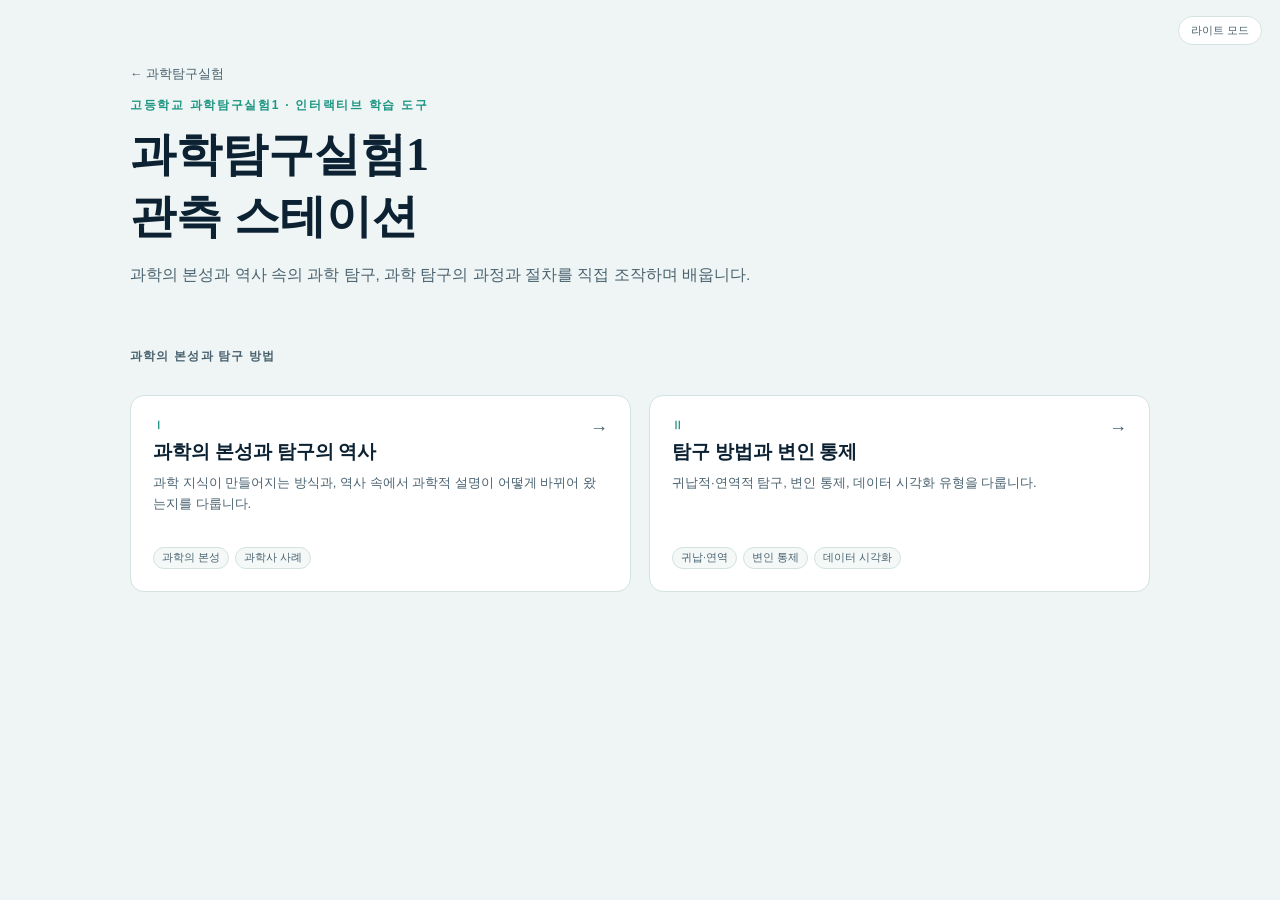
==== index.html @ db2dfc51 "Add science-inquiry-1 interactive learning site" ====
<!DOCTYPE html>
<html lang="ko">
<head>
<meta charset="utf-8">
<meta name="viewport" content="width=device-width, initial-scale=1">
<title>과학탐구실험1 — 관측 스테이션</title>
<link rel="stylesheet" href="assets/theme.css">
<style>
  body { display: block; }
  .hero { padding: 64px 30px 30px; max-width: 1080px; margin: 0 auto; }
  .hero .eyebrow { font-size: 12px; letter-spacing: .14em; text-transform: uppercase; color: var(--teal); font-weight: 700; }
  .hero h1 { font-size: clamp(30px, 5vw, 46px); margin: 10px 0 14px; text-wrap: balance; }
  .hero p { color: var(--mist); font-size: 15.5px; line-height: 1.7; max-width: 640px; margin: 0; }
  .hero a.back { color: var(--mist); font-size: 12.5px; text-decoration: none; }
  .hero a.back:hover { color: var(--teal); }
  .grid { max-width: 1080px; margin: 30px auto 80px; padding: 0 30px; display: grid; grid-template-columns: repeat(auto-fit, minmax(280px, 1fr)); gap: 18px; }
  .unit-card { display: block; background: var(--panel); border: 1px solid var(--line); border-radius: 14px; padding: 22px; text-decoration: none; color: inherit; transition: border-color .15s, transform .15s; position: relative; overflow: hidden; }
  .unit-card:hover { border-color: var(--teal-dim); transform: translateY(-2px); }
  .unit-card .chapter { font-size: 11px; letter-spacing: .08em; text-transform: uppercase; color: var(--teal); font-weight: 700; margin-bottom: 6px; }
  .unit-card h3 { font-size: 19px; margin: 0 0 8px; }
  .unit-card p { color: var(--mist); font-size: 13px; line-height: 1.6; margin: 0 0 14px; min-height: 60px; }
  .unit-card .topics { display: flex; flex-wrap: wrap; gap: 6px; }
  .unit-card .topics span { font-size: 10.5px; padding: 3px 8px; border-radius: 999px; background: var(--panel-2); border: 1px solid var(--line); color: var(--mist); }
  .unit-card .go { position: absolute; top: 22px; right: 22px; color: var(--mist); font-size: 18px; }
  .part-label { max-width: 1080px; margin: 0 auto; padding: 30px 30px 0; font-size: 12px; letter-spacing: .1em; text-transform: uppercase; color: var(--mist); font-weight: 700; }
</style>
</head>
<body>

<div class="hero">
  <a class="back" href="https://wmfsljy-coder.github.io/science-inquiry/">← 과학탐구실험</a>
  <div class="eyebrow" style="margin-top:14px">고등학교 과학탐구실험1 · 인터랙티브 학습 도구</div>
  <h1 class="display">과학탐구실험1<br>관측 스테이션</h1>
  <p>과학의 본성과 역사 속의 과학 탐구, 과학 탐구의 과정과 절차를 직접 조작하며 배웁니다.</p>
</div>

<div class="part-label">과학의 본성과 탐구 방법</div>
<div class="grid">
  <a class="unit-card" href="1-1/">
    <div class="chapter">Ⅰ</div>
    <h3 class="display">과학의 본성과 탐구의 역사</h3>
    <p>과학 지식이 만들어지는 방식과, 역사 속에서 과학적 설명이 어떻게 바뀌어 왔는지를 다룹니다.</p>
    <div class="topics"><span>과학의 본성</span><span>과학사 사례</span></div>
    <div class="go">→</div>
  </a>
  <a class="unit-card" href="1-2/">
    <div class="chapter">Ⅱ</div>
    <h3 class="display">탐구 방법과 변인 통제</h3>
    <p>귀납적·연역적 탐구, 변인 통제, 데이터 시각화 유형을 다룹니다.</p>
    <div class="topics"><span>귀납·연역</span><span>변인 통제</span><span>데이터 시각화</span></div>
    <div class="go">→</div>
  </a>
</div>

<button class="theme-toggle" id="themeToggle">라이트 모드</button>
<script src="assets/theme.js"></script>
</body>
</html>
---- assets/theme.css ----
:root {
  --abyss: #061621;
  --panel: #0c2438;
  --panel-2: #102c44;
  --rail: #081b2b;
  --foam: #eaf3f2;
  --mist: #a9c3ca;
  --teal: #3fc9b0;
  --teal-dim: #2a8f7c;
  --coral: #f2965c;
  --cold: #6fa8e0;
  --violet: #b79cf0;
  --line: #1c3c52;
  --ink: #eaf3f2;
}
:root[data-theme="light"] {
  --abyss: #eef5f4;
  --panel: #ffffff;
  --panel-2: #f4f9f8;
  --rail: #e2edec;
  --foam: #0c2233;
  --mist: #4a6270;
  --teal: #1f9683;
  --teal-dim: #17765f;
  --coral: #d97a3f;
  --cold: #3a72b8;
  --violet: #7c5cc4;
  --line: #d3e2e0;
  --ink: #0c2233;
}
@media (prefers-color-scheme: light) {
  :root:not([data-theme="dark"]) {
    --abyss: #eef5f4; --panel: #ffffff; --panel-2: #f4f9f8; --rail: #e2edec;
    --foam: #0c2233; --mist: #4a6270; --teal: #1f9683; --teal-dim: #17765f;
    --coral: #d97a3f; --cold: #3a72b8; --violet: #7c5cc4; --line: #d3e2e0; --ink: #0c2233;
  }
}
* { box-sizing: border-box; }
html, body { height: 100%; }
body {
  margin: 0;
  background: var(--abyss);
  color: var(--ink);
  font-family: "Segoe UI", -apple-system, BlinkMacSystemFont, "Malgun Gothic", "Apple SD Gothic Neo", sans-serif;
  min-height: 100vh;
  overflow-x: hidden;
}
.display { font-family: Georgia, "Noto Serif KR", "Batang", serif; }
.mono { font-family: "Consolas", ui-monospace, "SFMono-Regular", Menlo, monospace; font-variant-numeric: tabular-nums; }

.app { display: grid; grid-template-columns: minmax(180px, 220px) 1fr; min-height: 100vh; }
@media (max-width: 760px) {
  .app { grid-template-columns: 1fr; }
  .rail { flex-direction: row !important; overflow-x: auto; height: auto !important; position: static !important; }
}

.rail {
  background: var(--rail);
  border-right: 1px solid var(--line);
  display: flex; flex-direction: column;
  padding: 20px 10px; gap: 4px;
  height: 100vh; position: sticky; top: 0;
}
.brand { padding: 6px 10px 18px; border-bottom: 1px solid var(--line); margin-bottom: 10px; }
.brand a.home { color: var(--mist); font-size: 11px; text-decoration: none; }
.brand a.home:hover { color: var(--teal); }
.brand .eyebrow { font-size: 10px; letter-spacing: .14em; text-transform: uppercase; color: var(--teal); font-weight: 600; }
.brand h1 { font-size: 18px; margin: 4px 0 0; line-height: 1.25; }
.tab-btn {
  display: flex; align-items: center; gap: 10px;
  background: transparent; border: 1px solid transparent; color: var(--mist);
  text-align: left; padding: 10px; border-radius: 8px; cursor: pointer;
  font-size: 13.5px; font-weight: 500; transition: background .15s,color .15s,border-color .15s;
}
.tab-btn .num { font-family: ui-monospace, Consolas, monospace; font-size: 11px; color: var(--mist); opacity: .6; width: 16px; }
.tab-btn:hover { background: var(--panel-2); color: var(--foam); }
.tab-btn.active { background: linear-gradient(90deg, rgba(63,201,176,.16), rgba(63,201,176,.03)); border-color: var(--teal-dim); color: var(--foam); }
.tab-btn.active .num { color: var(--teal); opacity: 1; }

main { padding: 26px 30px 60px; max-width: 980px; }
.stage-head { margin-bottom: 16px; }
.stage-head .eyebrow { font-size: 11px; letter-spacing: .12em; text-transform: uppercase; color: var(--teal); font-weight: 700; }
.stage-head h2 { font-size: 26px; margin: 4px 0 8px; text-wrap: balance; }
.stage-head p { color: var(--mist); font-size: 14.5px; line-height: 1.65; max-width: 640px; margin: 0; }

.stage-card { background: var(--panel); border: 1px solid var(--line); border-radius: 14px; overflow: hidden; margin-top: 18px; box-shadow: 0 8px 30px rgba(0,0,0,.18); }
.canvas-wrap { position: relative; background: var(--panel-2); border-bottom: 1px solid var(--line); }
canvas { display: block; width: 100%; height: auto; touch-action: none; }
.badge-row { position: absolute; top: 12px; left: 12px; display: flex; gap: 6px; flex-wrap: wrap; }
.badge { font-size: 11px; padding: 4px 9px; border-radius: 999px; background: rgba(6,22,33,.6); color: var(--foam); border: 1px solid var(--line); backdrop-filter: blur(3px); }
:root[data-theme="light"] .badge { background: rgba(255,255,255,.8); }

.controls { padding: 16px 20px 20px; display: flex; flex-wrap: wrap; gap: 22px; }
.ctrl-group { display: flex; flex-direction: column; gap: 8px; min-width: 170px; flex: 1; }
.ctrl-label { font-size: 11px; letter-spacing: .06em; text-transform: uppercase; color: var(--mist); font-weight: 700; display: flex; justify-content: space-between; }
.ctrl-label .val { color: var(--teal); }
input[type="range"] { -webkit-appearance: none; width: 100%; height: 4px; border-radius: 3px; background: var(--line); outline: none; }
input[type="range"]::-webkit-slider-thumb { -webkit-appearance: none; width: 16px; height: 16px; border-radius: 50%; background: var(--teal); border: 2px solid var(--panel); box-shadow: 0 0 0 1px var(--teal-dim); cursor: pointer; }
input[type="range"]::-moz-range-thumb { width: 16px; height: 16px; border-radius: 50%; background: var(--teal); border: 2px solid var(--panel); cursor: pointer; }
.toggle-row { display: flex; gap: 8px; flex-wrap: wrap; }
.chip { border: 1px solid var(--line); background: var(--panel-2); color: var(--mist); padding: 7px 13px; border-radius: 999px; font-size: 12.5px; font-weight: 600; cursor: pointer; transition: all .15s; }
.chip.on { background: var(--teal); border-color: var(--teal); color: #04231d; }
.chip.warm.on { background: var(--coral); border-color: var(--coral); color: #331700; }
.chip.cold.on { background: var(--cold); border-color: var(--cold); color: #04182f; }
.chip.violet.on { background: var(--violet); border-color: var(--violet); color: #1c1033; }
.chip:focus-visible, .tab-btn:focus-visible, button:focus-visible { outline: 2px solid var(--teal); outline-offset: 2px; }
.seg { display: flex; border: 1px solid var(--line); border-radius: 999px; overflow: hidden; width: fit-content; flex-wrap: wrap; }
.seg button { border: none; background: var(--panel-2); color: var(--mist); padding: 7px 14px; font-size: 12.5px; font-weight: 600; cursor: pointer; }
.seg button.on { background: var(--teal); color: #04231d; }

.readout { display: flex; align-items: center; gap: 10px; background: var(--panel-2); border: 1px solid var(--line); border-radius: 10px; padding: 10px 14px; }
.readout .dot { width: 10px; height: 10px; border-radius: 50%; flex: none; }
.readout .txt { font-size: 12.5px; color: var(--foam); line-height: 1.5; }
.readout .txt b { color: var(--teal); }

.info-card { margin: 0 20px 20px; padding: 14px 16px; border-radius: 10px; background: var(--panel-2); border: 1px solid var(--line); font-size: 13px; line-height: 1.7; color: var(--mist); min-height: 22px; }
.info-card b { color: var(--foam); }
.info-card .tag { display: inline-block; font-size: 10.5px; font-weight: 700; letter-spacing: .05em; padding: 2px 8px; border-radius: 999px; margin-right: 8px; }

.foot-note { color: var(--mist); font-size: 11.5px; padding: 0 20px 18px; opacity: .75; }
.theme-toggle { position: fixed; top: 16px; right: 18px; background: var(--panel); border: 1px solid var(--line); color: var(--mist); border-radius: 999px; padding: 6px 12px; font-size: 11px; cursor: pointer; z-index: 10; }

@media (prefers-reduced-motion: reduce) { * { animation-duration: .001ms !important; transition-duration: .001ms !important; } }
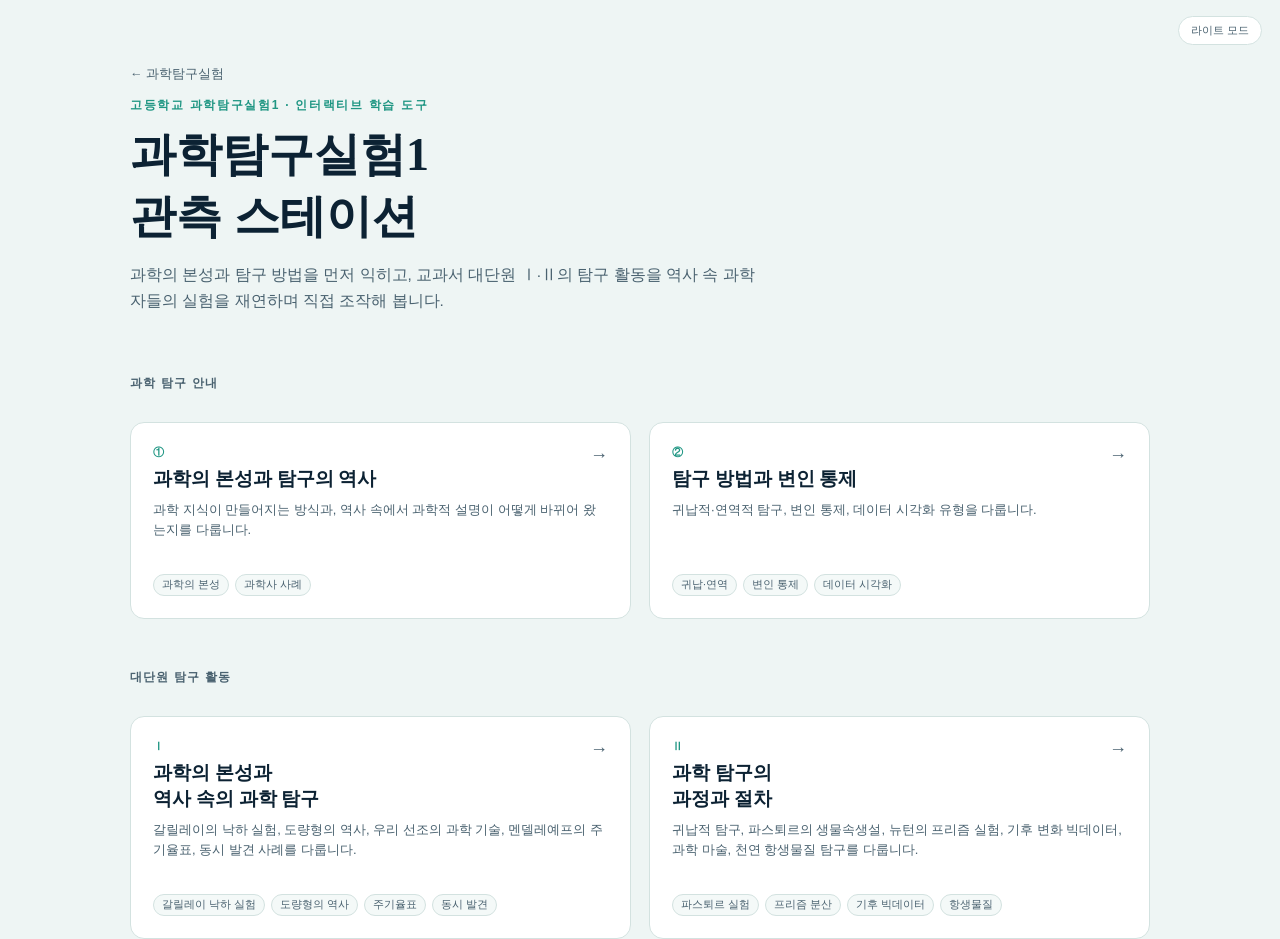
==== commit be22b1f6: "대단원 Ⅰ·Ⅱ 탐구 활동 추가 (1-3, 1-4) 및 디자인 시스템 확장 - 1-3: 과학의 본성과 역사 속의 과학 탐구 (갈릴레이 낙하실험, 도량형의 역사, 우리 선조 과학기술," ====
--- a/index.html
+++ b/index.html
@@ -13,7 +13,7 @@
   .hero p { color: var(--mist); font-size: 15.5px; line-height: 1.7; max-width: 640px; margin: 0; }
   .hero a.back { color: var(--mist); font-size: 12.5px; text-decoration: none; }
   .hero a.back:hover { color: var(--teal); }
-  .grid { max-width: 1080px; margin: 30px auto 80px; padding: 0 30px; display: grid; grid-template-columns: repeat(auto-fit, minmax(280px, 1fr)); gap: 18px; }
+  .grid { max-width: 1080px; margin: 30px auto 20px; padding: 0 30px; display: grid; grid-template-columns: repeat(auto-fit, minmax(280px, 1fr)); gap: 18px; }
   .unit-card { display: block; background: var(--panel); border: 1px solid var(--line); border-radius: 14px; padding: 22px; text-decoration: none; color: inherit; transition: border-color .15s, transform .15s; position: relative; overflow: hidden; }
   .unit-card:hover { border-color: var(--teal-dim); transform: translateY(-2px); }
   .unit-card .chapter { font-size: 11px; letter-spacing: .08em; text-transform: uppercase; color: var(--teal); font-weight: 700; margin-bottom: 6px; }
@@ -31,23 +31,41 @@
   <a class="back" href="https://wmfsljy-coder.github.io/science-inquiry/">← 과학탐구실험</a>
   <div class="eyebrow" style="margin-top:14px">고등학교 과학탐구실험1 · 인터랙티브 학습 도구</div>
   <h1 class="display">과학탐구실험1<br>관측 스테이션</h1>
-  <p>과학의 본성과 역사 속의 과학 탐구, 과학 탐구의 과정과 절차를 직접 조작하며 배웁니다.</p>
+  <p>과학의 본성과 탐구 방법을 먼저 익히고, 교과서 대단원 Ⅰ·Ⅱ의 탐구 활동을 역사 속 과학자들의 실험을 재연하며 직접 조작해 봅니다.</p>
 </div>
 
-<div class="part-label">과학의 본성과 탐구 방법</div>
+<div class="part-label">과학 탐구 안내</div>
 <div class="grid">
   <a class="unit-card" href="1-1/">
-    <div class="chapter">Ⅰ</div>
+    <div class="chapter">①</div>
     <h3 class="display">과학의 본성과 탐구의 역사</h3>
     <p>과학 지식이 만들어지는 방식과, 역사 속에서 과학적 설명이 어떻게 바뀌어 왔는지를 다룹니다.</p>
     <div class="topics"><span>과학의 본성</span><span>과학사 사례</span></div>
     <div class="go">→</div>
   </a>
   <a class="unit-card" href="1-2/">
-    <div class="chapter">Ⅱ</div>
+    <div class="chapter">②</div>
     <h3 class="display">탐구 방법과 변인 통제</h3>
     <p>귀납적·연역적 탐구, 변인 통제, 데이터 시각화 유형을 다룹니다.</p>
     <div class="topics"><span>귀납·연역</span><span>변인 통제</span><span>데이터 시각화</span></div>
+    <div class="go">→</div>
+  </a>
+</div>
+
+<div class="part-label">대단원 탐구 활동</div>
+<div class="grid">
+  <a class="unit-card" href="1-3/">
+    <div class="chapter">Ⅰ</div>
+    <h3 class="display">과학의 본성과<br>역사 속의 과학 탐구</h3>
+    <p>갈릴레이의 낙하 실험, 도량형의 역사, 우리 선조의 과학 기술, 멘델레예프의 주기율표, 동시 발견 사례를 다룹니다.</p>
+    <div class="topics"><span>갈릴레이 낙하 실험</span><span>도량형의 역사</span><span>주기율표</span><span>동시 발견</span></div>
+    <div class="go">→</div>
+  </a>
+  <a class="unit-card" href="1-4/">
+    <div class="chapter">Ⅱ</div>
+    <h3 class="display">과학 탐구의<br>과정과 절차</h3>
+    <p>귀납적 탐구, 파스퇴르의 생물속생설, 뉴턴의 프리즘 실험, 기후 변화 빅데이터, 과학 마술, 천연 항생물질 탐구를 다룹니다.</p>
+    <div class="topics"><span>파스퇴르 실험</span><span>프리즘 분산</span><span>기후 빅데이터</span><span>항생물질</span></div>
     <div class="go">→</div>
   </a>
 </div>
--- a/assets/theme.css
+++ b/assets/theme.css
@@ -121,3 +121,37 @@
 .theme-toggle { position: fixed; top: 16px; right: 18px; background: var(--panel); border: 1px solid var(--line); color: var(--mist); border-radius: 999px; padding: 6px 12px; font-size: 11px; cursor: pointer; z-index: 10; }
 
 @media (prefers-reduced-motion: reduce) { * { animation-duration: .001ms !important; transition-duration: .001ms !important; } }
+
+/* ---- extra components for science-inquiry-experiment ---- */
+.btn { border: 1px solid var(--line); background: var(--panel-2); color: var(--foam); padding: 9px 16px; border-radius: 9px; font-size: 13px; font-weight: 700; cursor: pointer; transition: all .15s; }
+.btn:hover { border-color: var(--teal-dim); }
+.btn.primary { background: var(--teal); border-color: var(--teal); color: #04231d; }
+.btn.primary:hover { background: var(--teal-dim); border-color: var(--teal-dim); color: var(--foam); }
+.btn:disabled { opacity: .45; cursor: not-allowed; }
+.btn-row { display: flex; gap: 10px; flex-wrap: wrap; align-items: center; }
+
+.card-grid { display: grid; grid-template-columns: repeat(auto-fill, minmax(150px, 1fr)); gap: 12px; padding: 4px 20px 0; }
+.pick-card { background: var(--panel-2); border: 1px solid var(--line); border-radius: 12px; padding: 14px; cursor: pointer; text-align: left; transition: all .15s; color: var(--ink); font-family: inherit; }
+.pick-card:hover { border-color: var(--teal-dim); transform: translateY(-1px); }
+.pick-card.on { border-color: var(--teal); background: linear-gradient(160deg, rgba(63,201,176,.14), var(--panel-2)); }
+.pick-card .ico { font-size: 22px; margin-bottom: 6px; display: block; }
+.pick-card .t { font-size: 13.5px; font-weight: 700; margin-bottom: 3px; }
+.pick-card .d { font-size: 11.5px; color: var(--mist); line-height: 1.5; }
+
+.detail-panel { margin: 16px 20px 20px; padding: 16px 18px; border-radius: 12px; background: var(--panel-2); border: 1px solid var(--line); font-size: 13.5px; line-height: 1.75; color: var(--mist); }
+.detail-panel h4 { margin: 0 0 8px; color: var(--foam); font-size: 15px; }
+.detail-panel .hint { color: var(--mist); font-size: 12.5px; font-style: italic; }
+
+.timeline-wrap { padding: 10px 20px 4px; }
+.timeline-track { position: relative; height: 6px; border-radius: 3px; background: var(--line); margin: 30px 4px 14px; }
+.timeline-fill { position: absolute; top: 0; left: 0; height: 100%; border-radius: 3px; background: linear-gradient(90deg, var(--teal-dim), var(--teal)); }
+.timeline-ticks { display: flex; justify-content: space-between; padding: 0 2px; }
+.timeline-ticks span { font-size: 10.5px; color: var(--mist); }
+
+.stat-row { display: flex; gap: 14px; flex-wrap: wrap; padding: 0 20px 16px; }
+.stat-box { flex: 1; min-width: 120px; background: var(--panel-2); border: 1px solid var(--line); border-radius: 10px; padding: 12px 14px; }
+.stat-box .lbl { font-size: 10.5px; text-transform: uppercase; letter-spacing: .06em; color: var(--mist); font-weight: 700; }
+.stat-box .num { font-size: 20px; color: var(--teal); font-weight: 700; margin-top: 2px; }
+
+.legend-row { display: flex; gap: 14px; flex-wrap: wrap; padding: 2px 20px 14px; font-size: 12px; color: var(--mist); }
+.legend-row .sw { display: inline-block; width: 10px; height: 10px; border-radius: 3px; margin-right: 5px; vertical-align: -1px; }
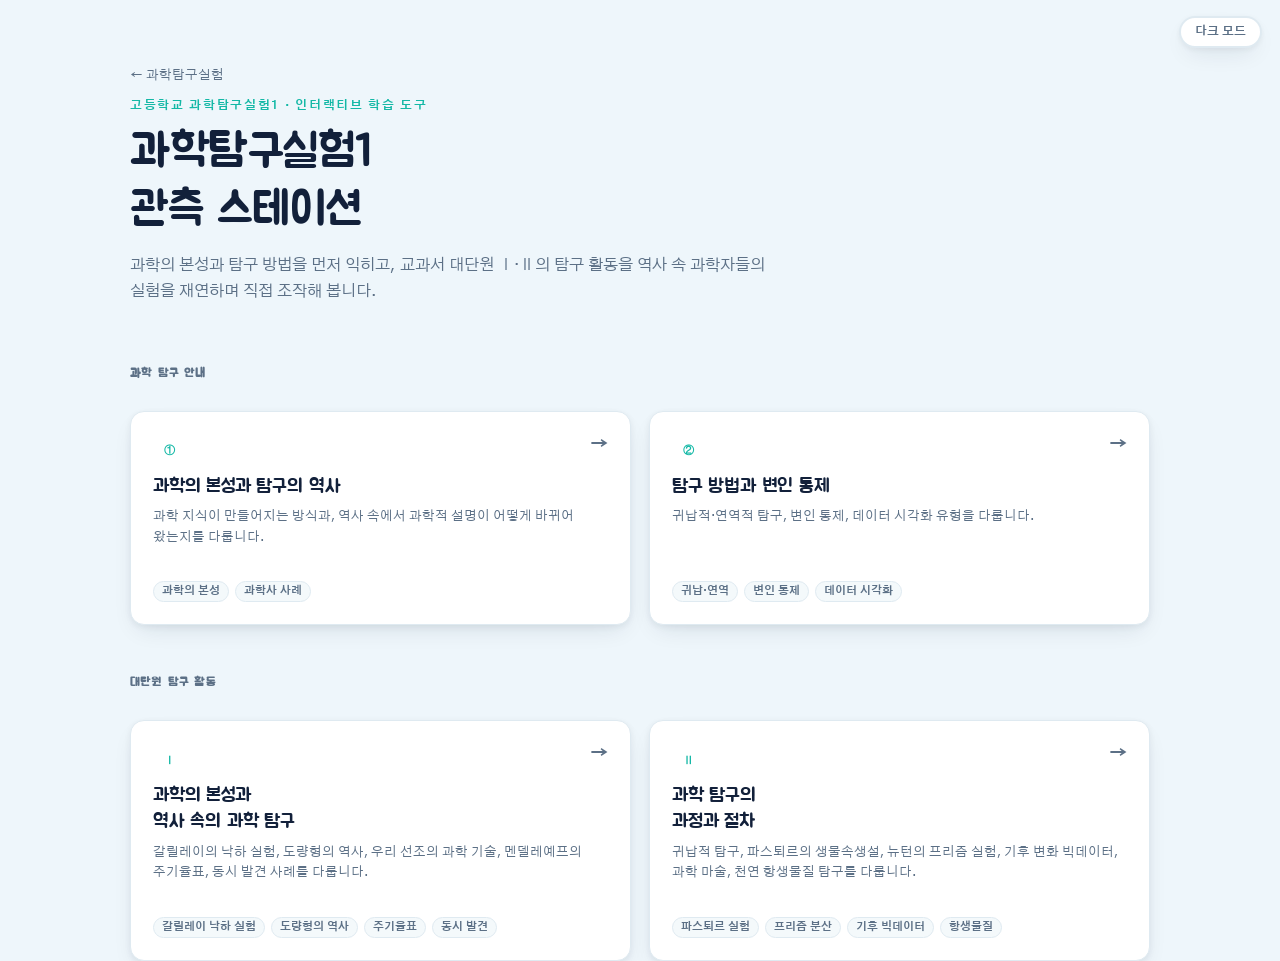
==== commit 85560e38: "feat: 학생 화면을 과목 안으로 한정(허브 링크는 교사 기기에서만), 모바일 테마 버튼 수정, 우리 반 공유 부품 Co-Authored-By: Claude Fable 5.1 <" ====
--- a/index.html
+++ b/index.html
@@ -1,76 +1,76 @@
-<!DOCTYPE html>
-<html lang="ko">
-<head>
-<meta charset="utf-8">
-<meta name="viewport" content="width=device-width, initial-scale=1">
-<title>과학탐구실험1 — 관측 스테이션</title>
-<link rel="stylesheet" href="assets/theme.css">
-<style>
-  body { display: block; }
-  .hero { padding: 64px 30px 30px; max-width: 1080px; margin: 0 auto; }
-  .hero .eyebrow { font-size: 12px; letter-spacing: .14em; text-transform: uppercase; color: var(--teal); font-weight: 700; }
-  .hero h1 { font-size: clamp(30px, 5vw, 46px); margin: 10px 0 14px; text-wrap: balance; }
-  .hero p { color: var(--mist); font-size: 15.5px; line-height: 1.7; max-width: 640px; margin: 0; }
-  .hero a.back { color: var(--mist); font-size: 12.5px; text-decoration: none; }
-  .hero a.back:hover { color: var(--teal); }
-  .grid { max-width: 1080px; margin: 30px auto 20px; padding: 0 30px; display: grid; grid-template-columns: repeat(auto-fit, minmax(280px, 1fr)); gap: 18px; }
-  .unit-card { display: block; background: var(--panel); border: 1px solid var(--line); border-radius: 14px; padding: 22px; text-decoration: none; color: inherit; transition: border-color .15s, transform .15s; position: relative; overflow: hidden; }
-  .unit-card:hover { border-color: var(--teal-dim); transform: translateY(-2px); }
-  .unit-card .chapter { font-size: 11px; letter-spacing: .08em; text-transform: uppercase; color: var(--teal); font-weight: 700; margin-bottom: 6px; }
-  .unit-card h3 { font-size: 19px; margin: 0 0 8px; }
-  .unit-card p { color: var(--mist); font-size: 13px; line-height: 1.6; margin: 0 0 14px; min-height: 60px; }
-  .unit-card .topics { display: flex; flex-wrap: wrap; gap: 6px; }
-  .unit-card .topics span { font-size: 10.5px; padding: 3px 8px; border-radius: 999px; background: var(--panel-2); border: 1px solid var(--line); color: var(--mist); }
-  .unit-card .go { position: absolute; top: 22px; right: 22px; color: var(--mist); font-size: 18px; }
-  .part-label { max-width: 1080px; margin: 0 auto; padding: 30px 30px 0; font-size: 12px; letter-spacing: .1em; text-transform: uppercase; color: var(--mist); font-weight: 700; }
-</style>
-</head>
-<body>
-
-<div class="hero">
-  <a class="back" href="https://wmfsljy-coder.github.io/science-inquiry/">← 과학탐구실험</a>
-  <div class="eyebrow" style="margin-top:14px">고등학교 과학탐구실험1 · 인터랙티브 학습 도구</div>
-  <h1 class="display">과학탐구실험1<br>관측 스테이션</h1>
-  <p>과학의 본성과 탐구 방법을 먼저 익히고, 교과서 대단원 Ⅰ·Ⅱ의 탐구 활동을 역사 속 과학자들의 실험을 재연하며 직접 조작해 봅니다.</p>
-</div>
-
-<div class="part-label">과학 탐구 안내</div>
-<div class="grid">
-  <a class="unit-card" href="1-1/">
-    <div class="chapter">①</div>
-    <h3 class="display">과학의 본성과 탐구의 역사</h3>
-    <p>과학 지식이 만들어지는 방식과, 역사 속에서 과학적 설명이 어떻게 바뀌어 왔는지를 다룹니다.</p>
-    <div class="topics"><span>과학의 본성</span><span>과학사 사례</span></div>
-    <div class="go">→</div>
-  </a>
-  <a class="unit-card" href="1-2/">
-    <div class="chapter">②</div>
-    <h3 class="display">탐구 방법과 변인 통제</h3>
-    <p>귀납적·연역적 탐구, 변인 통제, 데이터 시각화 유형을 다룹니다.</p>
-    <div class="topics"><span>귀납·연역</span><span>변인 통제</span><span>데이터 시각화</span></div>
-    <div class="go">→</div>
-  </a>
-</div>
-
-<div class="part-label">대단원 탐구 활동</div>
-<div class="grid">
-  <a class="unit-card" href="1-3/">
-    <div class="chapter">Ⅰ</div>
-    <h3 class="display">과학의 본성과<br>역사 속의 과학 탐구</h3>
-    <p>갈릴레이의 낙하 실험, 도량형의 역사, 우리 선조의 과학 기술, 멘델레예프의 주기율표, 동시 발견 사례를 다룹니다.</p>
-    <div class="topics"><span>갈릴레이 낙하 실험</span><span>도량형의 역사</span><span>주기율표</span><span>동시 발견</span></div>
-    <div class="go">→</div>
-  </a>
-  <a class="unit-card" href="1-4/">
-    <div class="chapter">Ⅱ</div>
-    <h3 class="display">과학 탐구의<br>과정과 절차</h3>
-    <p>귀납적 탐구, 파스퇴르의 생물속생설, 뉴턴의 프리즘 실험, 기후 변화 빅데이터, 과학 마술, 천연 항생물질 탐구를 다룹니다.</p>
-    <div class="topics"><span>파스퇴르 실험</span><span>프리즘 분산</span><span>기후 빅데이터</span><span>항생물질</span></div>
-    <div class="go">→</div>
-  </a>
-</div>
-
-<button class="theme-toggle" id="themeToggle">라이트 모드</button>
-<script src="assets/theme.js"></script>
-</body>
-</html>
+<!DOCTYPE html>
+<html lang="ko">
+<head>
+<meta charset="utf-8">
+<meta name="viewport" content="width=device-width, initial-scale=1">
+<title>과학탐구실험1 — 관측 스테이션</title>
+<link rel="stylesheet" href="assets/theme.css">
+<style>
+  body { display: block; }
+  .hero { padding: 64px 30px 30px; max-width: 1080px; margin: 0 auto; }
+  .hero .eyebrow { font-size: 12px; letter-spacing: .14em; text-transform: uppercase; color: var(--teal); font-weight: 700; }
+  .hero h1 { font-size: clamp(30px, 5vw, 46px); margin: 10px 0 14px; text-wrap: balance; }
+  .hero p { color: var(--mist); font-size: 15.5px; line-height: 1.7; max-width: 640px; margin: 0; }
+  .hero a.back { color: var(--mist); font-size: 12.5px; text-decoration: none; }
+  .hero a.back:hover { color: var(--teal); }
+  .grid { max-width: 1080px; margin: 30px auto 20px; padding: 0 30px; display: grid; grid-template-columns: repeat(auto-fit, minmax(280px, 1fr)); gap: 18px; }
+  .unit-card { display: block; background: var(--panel); border: 1px solid var(--line); border-radius: 14px; padding: 22px; text-decoration: none; color: inherit; transition: border-color .15s, transform .15s; position: relative; overflow: hidden; }
+  .unit-card:hover { border-color: var(--teal-dim); transform: translateY(-2px); }
+  .unit-card .chapter { font-size: 11px; letter-spacing: .08em; text-transform: uppercase; color: var(--teal); font-weight: 700; margin-bottom: 6px; }
+  .unit-card h3 { font-size: 19px; margin: 0 0 8px; }
+  .unit-card p { color: var(--mist); font-size: 13px; line-height: 1.6; margin: 0 0 14px; min-height: 60px; }
+  .unit-card .topics { display: flex; flex-wrap: wrap; gap: 6px; }
+  .unit-card .topics span { font-size: 10.5px; padding: 3px 8px; border-radius: 999px; background: var(--panel-2); border: 1px solid var(--line); color: var(--mist); }
+  .unit-card .go { position: absolute; top: 22px; right: 22px; color: var(--mist); font-size: 18px; }
+  .part-label { max-width: 1080px; margin: 0 auto; padding: 30px 30px 0; font-size: 12px; letter-spacing: .1em; text-transform: uppercase; color: var(--mist); font-weight: 700; }
+</style>
+</head>
+<body>
+
+<div class="hero">
+  <a class="back" href="https://wmfsljy-coder.github.io/science-inquiry/">← 과학탐구실험</a>
+  <div class="eyebrow" style="margin-top:14px">고등학교 과학탐구실험1 · 인터랙티브 학습 도구</div>
+  <h1 class="display">과학탐구실험1<br>관측 스테이션</h1>
+  <p>과학의 본성과 탐구 방법을 먼저 익히고, 교과서 대단원 Ⅰ·Ⅱ의 탐구 활동을 역사 속 과학자들의 실험을 재연하며 직접 조작해 봅니다.</p>
+</div>
+
+<div class="part-label">과학 탐구 안내</div>
+<div class="grid">
+  <a class="unit-card" href="1-1/">
+    <div class="chapter">①</div>
+    <h3 class="display">과학의 본성과 탐구의 역사</h3>
+    <p>과학 지식이 만들어지는 방식과, 역사 속에서 과학적 설명이 어떻게 바뀌어 왔는지를 다룹니다.</p>
+    <div class="topics"><span>과학의 본성</span><span>과학사 사례</span></div>
+    <div class="go">→</div>
+  </a>
+  <a class="unit-card" href="1-2/">
+    <div class="chapter">②</div>
+    <h3 class="display">탐구 방법과 변인 통제</h3>
+    <p>귀납적·연역적 탐구, 변인 통제, 데이터 시각화 유형을 다룹니다.</p>
+    <div class="topics"><span>귀납·연역</span><span>변인 통제</span><span>데이터 시각화</span></div>
+    <div class="go">→</div>
+  </a>
+</div>
+
+<div class="part-label">대단원 탐구 활동</div>
+<div class="grid">
+  <a class="unit-card" href="1-3/">
+    <div class="chapter">Ⅰ</div>
+    <h3 class="display">과학의 본성과<br>역사 속의 과학 탐구</h3>
+    <p>갈릴레이의 낙하 실험, 도량형의 역사, 우리 선조의 과학 기술, 멘델레예프의 주기율표, 동시 발견 사례를 다룹니다.</p>
+    <div class="topics"><span>갈릴레이 낙하 실험</span><span>도량형의 역사</span><span>주기율표</span><span>동시 발견</span></div>
+    <div class="go">→</div>
+  </a>
+  <a class="unit-card" href="1-4/">
+    <div class="chapter">Ⅱ</div>
+    <h3 class="display">과학 탐구의<br>과정과 절차</h3>
+    <p>귀납적 탐구, 파스퇴르의 생물속생설, 뉴턴의 프리즘 실험, 기후 변화 빅데이터, 과학 마술, 천연 항생물질 탐구를 다룹니다.</p>
+    <div class="topics"><span>파스퇴르 실험</span><span>프리즘 분산</span><span>기후 빅데이터</span><span>항생물질</span></div>
+    <div class="go">→</div>
+  </a>
+</div>
+
+<button class="theme-toggle" id="themeToggle">라이트 모드</button>
+<script src="assets/theme.js"></script>
+</body>
+</html>
--- a/assets/theme.css
+++ b/assets/theme.css
@@ -1,157 +1,420 @@
-:root {
-  --abyss: #061621;
-  --panel: #0c2438;
-  --panel-2: #102c44;
-  --rail: #081b2b;
-  --foam: #eaf3f2;
-  --mist: #a9c3ca;
-  --teal: #3fc9b0;
-  --teal-dim: #2a8f7c;
-  --coral: #f2965c;
-  --cold: #6fa8e0;
-  --violet: #b79cf0;
-  --line: #1c3c52;
-  --ink: #eaf3f2;
-}
-:root[data-theme="light"] {
-  --abyss: #eef5f4;
-  --panel: #ffffff;
-  --panel-2: #f4f9f8;
-  --rail: #e2edec;
-  --foam: #0c2233;
-  --mist: #4a6270;
-  --teal: #1f9683;
-  --teal-dim: #17765f;
-  --coral: #d97a3f;
-  --cold: #3a72b8;
-  --violet: #7c5cc4;
-  --line: #d3e2e0;
-  --ink: #0c2233;
-}
-@media (prefers-color-scheme: light) {
-  :root:not([data-theme="dark"]) {
-    --abyss: #eef5f4; --panel: #ffffff; --panel-2: #f4f9f8; --rail: #e2edec;
-    --foam: #0c2233; --mist: #4a6270; --teal: #1f9683; --teal-dim: #17765f;
-    --coral: #d97a3f; --cold: #3a72b8; --violet: #7c5cc4; --line: #d3e2e0; --ink: #0c2233;
-  }
-}
-* { box-sizing: border-box; }
-html, body { height: 100%; }
-body {
-  margin: 0;
-  background: var(--abyss);
-  color: var(--ink);
-  font-family: "Segoe UI", -apple-system, BlinkMacSystemFont, "Malgun Gothic", "Apple SD Gothic Neo", sans-serif;
-  min-height: 100vh;
-  overflow-x: hidden;
-}
-.display { font-family: Georgia, "Noto Serif KR", "Batang", serif; }
-.mono { font-family: "Consolas", ui-monospace, "SFMono-Regular", Menlo, monospace; font-variant-numeric: tabular-nums; }
-
-.app { display: grid; grid-template-columns: minmax(180px, 220px) 1fr; min-height: 100vh; }
-@media (max-width: 760px) {
-  .app { grid-template-columns: 1fr; }
-  .rail { flex-direction: row !important; overflow-x: auto; height: auto !important; position: static !important; }
-}
-
-.rail {
-  background: var(--rail);
-  border-right: 1px solid var(--line);
-  display: flex; flex-direction: column;
-  padding: 20px 10px; gap: 4px;
-  height: 100vh; position: sticky; top: 0;
-}
-.brand { padding: 6px 10px 18px; border-bottom: 1px solid var(--line); margin-bottom: 10px; }
-.brand a.home { color: var(--mist); font-size: 11px; text-decoration: none; }
-.brand a.home:hover { color: var(--teal); }
-.brand .eyebrow { font-size: 10px; letter-spacing: .14em; text-transform: uppercase; color: var(--teal); font-weight: 600; }
-.brand h1 { font-size: 18px; margin: 4px 0 0; line-height: 1.25; }
-.tab-btn {
-  display: flex; align-items: center; gap: 10px;
-  background: transparent; border: 1px solid transparent; color: var(--mist);
-  text-align: left; padding: 10px; border-radius: 8px; cursor: pointer;
-  font-size: 13.5px; font-weight: 500; transition: background .15s,color .15s,border-color .15s;
-}
-.tab-btn .num { font-family: ui-monospace, Consolas, monospace; font-size: 11px; color: var(--mist); opacity: .6; width: 16px; }
-.tab-btn:hover { background: var(--panel-2); color: var(--foam); }
-.tab-btn.active { background: linear-gradient(90deg, rgba(63,201,176,.16), rgba(63,201,176,.03)); border-color: var(--teal-dim); color: var(--foam); }
-.tab-btn.active .num { color: var(--teal); opacity: 1; }
-
-main { padding: 26px 30px 60px; max-width: 980px; }
-.stage-head { margin-bottom: 16px; }
-.stage-head .eyebrow { font-size: 11px; letter-spacing: .12em; text-transform: uppercase; color: var(--teal); font-weight: 700; }
-.stage-head h2 { font-size: 26px; margin: 4px 0 8px; text-wrap: balance; }
-.stage-head p { color: var(--mist); font-size: 14.5px; line-height: 1.65; max-width: 640px; margin: 0; }
-
-.stage-card { background: var(--panel); border: 1px solid var(--line); border-radius: 14px; overflow: hidden; margin-top: 18px; box-shadow: 0 8px 30px rgba(0,0,0,.18); }
-.canvas-wrap { position: relative; background: var(--panel-2); border-bottom: 1px solid var(--line); }
-canvas { display: block; width: 100%; height: auto; touch-action: none; }
-.badge-row { position: absolute; top: 12px; left: 12px; display: flex; gap: 6px; flex-wrap: wrap; }
-.badge { font-size: 11px; padding: 4px 9px; border-radius: 999px; background: rgba(6,22,33,.6); color: var(--foam); border: 1px solid var(--line); backdrop-filter: blur(3px); }
-:root[data-theme="light"] .badge { background: rgba(255,255,255,.8); }
-
-.controls { padding: 16px 20px 20px; display: flex; flex-wrap: wrap; gap: 22px; }
-.ctrl-group { display: flex; flex-direction: column; gap: 8px; min-width: 170px; flex: 1; }
-.ctrl-label { font-size: 11px; letter-spacing: .06em; text-transform: uppercase; color: var(--mist); font-weight: 700; display: flex; justify-content: space-between; }
-.ctrl-label .val { color: var(--teal); }
-input[type="range"] { -webkit-appearance: none; width: 100%; height: 4px; border-radius: 3px; background: var(--line); outline: none; }
-input[type="range"]::-webkit-slider-thumb { -webkit-appearance: none; width: 16px; height: 16px; border-radius: 50%; background: var(--teal); border: 2px solid var(--panel); box-shadow: 0 0 0 1px var(--teal-dim); cursor: pointer; }
-input[type="range"]::-moz-range-thumb { width: 16px; height: 16px; border-radius: 50%; background: var(--teal); border: 2px solid var(--panel); cursor: pointer; }
-.toggle-row { display: flex; gap: 8px; flex-wrap: wrap; }
-.chip { border: 1px solid var(--line); background: var(--panel-2); color: var(--mist); padding: 7px 13px; border-radius: 999px; font-size: 12.5px; font-weight: 600; cursor: pointer; transition: all .15s; }
-.chip.on { background: var(--teal); border-color: var(--teal); color: #04231d; }
-.chip.warm.on { background: var(--coral); border-color: var(--coral); color: #331700; }
-.chip.cold.on { background: var(--cold); border-color: var(--cold); color: #04182f; }
-.chip.violet.on { background: var(--violet); border-color: var(--violet); color: #1c1033; }
-.chip:focus-visible, .tab-btn:focus-visible, button:focus-visible { outline: 2px solid var(--teal); outline-offset: 2px; }
-.seg { display: flex; border: 1px solid var(--line); border-radius: 999px; overflow: hidden; width: fit-content; flex-wrap: wrap; }
-.seg button { border: none; background: var(--panel-2); color: var(--mist); padding: 7px 14px; font-size: 12.5px; font-weight: 600; cursor: pointer; }
-.seg button.on { background: var(--teal); color: #04231d; }
-
-.readout { display: flex; align-items: center; gap: 10px; background: var(--panel-2); border: 1px solid var(--line); border-radius: 10px; padding: 10px 14px; }
-.readout .dot { width: 10px; height: 10px; border-radius: 50%; flex: none; }
-.readout .txt { font-size: 12.5px; color: var(--foam); line-height: 1.5; }
-.readout .txt b { color: var(--teal); }
-
-.info-card { margin: 0 20px 20px; padding: 14px 16px; border-radius: 10px; background: var(--panel-2); border: 1px solid var(--line); font-size: 13px; line-height: 1.7; color: var(--mist); min-height: 22px; }
-.info-card b { color: var(--foam); }
-.info-card .tag { display: inline-block; font-size: 10.5px; font-weight: 700; letter-spacing: .05em; padding: 2px 8px; border-radius: 999px; margin-right: 8px; }
-
-.foot-note { color: var(--mist); font-size: 11.5px; padding: 0 20px 18px; opacity: .75; }
-.theme-toggle { position: fixed; top: 16px; right: 18px; background: var(--panel); border: 1px solid var(--line); color: var(--mist); border-radius: 999px; padding: 6px 12px; font-size: 11px; cursor: pointer; z-index: 10; }
-
-@media (prefers-reduced-motion: reduce) { * { animation-duration: .001ms !important; transition-duration: .001ms !important; } }
-
-/* ---- extra components for science-inquiry-experiment ---- */
-.btn { border: 1px solid var(--line); background: var(--panel-2); color: var(--foam); padding: 9px 16px; border-radius: 9px; font-size: 13px; font-weight: 700; cursor: pointer; transition: all .15s; }
-.btn:hover { border-color: var(--teal-dim); }
-.btn.primary { background: var(--teal); border-color: var(--teal); color: #04231d; }
-.btn.primary:hover { background: var(--teal-dim); border-color: var(--teal-dim); color: var(--foam); }
-.btn:disabled { opacity: .45; cursor: not-allowed; }
-.btn-row { display: flex; gap: 10px; flex-wrap: wrap; align-items: center; }
-
-.card-grid { display: grid; grid-template-columns: repeat(auto-fill, minmax(150px, 1fr)); gap: 12px; padding: 4px 20px 0; }
-.pick-card { background: var(--panel-2); border: 1px solid var(--line); border-radius: 12px; padding: 14px; cursor: pointer; text-align: left; transition: all .15s; color: var(--ink); font-family: inherit; }
-.pick-card:hover { border-color: var(--teal-dim); transform: translateY(-1px); }
-.pick-card.on { border-color: var(--teal); background: linear-gradient(160deg, rgba(63,201,176,.14), var(--panel-2)); }
-.pick-card .ico { font-size: 22px; margin-bottom: 6px; display: block; }
-.pick-card .t { font-size: 13.5px; font-weight: 700; margin-bottom: 3px; }
-.pick-card .d { font-size: 11.5px; color: var(--mist); line-height: 1.5; }
-
-.detail-panel { margin: 16px 20px 20px; padding: 16px 18px; border-radius: 12px; background: var(--panel-2); border: 1px solid var(--line); font-size: 13.5px; line-height: 1.75; color: var(--mist); }
-.detail-panel h4 { margin: 0 0 8px; color: var(--foam); font-size: 15px; }
-.detail-panel .hint { color: var(--mist); font-size: 12.5px; font-style: italic; }
-
-.timeline-wrap { padding: 10px 20px 4px; }
-.timeline-track { position: relative; height: 6px; border-radius: 3px; background: var(--line); margin: 30px 4px 14px; }
-.timeline-fill { position: absolute; top: 0; left: 0; height: 100%; border-radius: 3px; background: linear-gradient(90deg, var(--teal-dim), var(--teal)); }
-.timeline-ticks { display: flex; justify-content: space-between; padding: 0 2px; }
-.timeline-ticks span { font-size: 10.5px; color: var(--mist); }
-
-.stat-row { display: flex; gap: 14px; flex-wrap: wrap; padding: 0 20px 16px; }
-.stat-box { flex: 1; min-width: 120px; background: var(--panel-2); border: 1px solid var(--line); border-radius: 10px; padding: 12px 14px; }
-.stat-box .lbl { font-size: 10.5px; text-transform: uppercase; letter-spacing: .06em; color: var(--mist); font-weight: 700; }
-.stat-box .num { font-size: 20px; color: var(--teal); font-weight: 700; margin-top: 2px; }
-
-.legend-row { display: flex; gap: 14px; flex-wrap: wrap; padding: 2px 20px 14px; font-size: 12px; color: var(--mist); }
-.legend-row .sw { display: inline-block; width: 10px; height: 10px; border-radius: 3px; margin-right: 5px; vertical-align: -1px; }
+@import url('https://fonts.googleapis.com/css2?family=Jua&family=Gothic+A1:wght@400;500;600;700;800;900&display=swap');
+
+/* =========================================================================
+   science-teacher-hub 공용 테마 — 정본 (v2)
+   저장소 12곳의 theme.css 5개 버전을 하나로 합침. 기준: earth-science-2 계열.
+   색은 전부 토큰으로만 정의하고, 다크 모드는 토큰만 다시 선언한다.
+   캔버스 그림도 cssVar()로 같은 토큰을 읽으므로 테마를 따라간다.
+   ========================================================================= */
+
+/* ---------- 라이트 (기본) ---------- */
+:root {
+--bg: #eef6fb;
+--card: #ffffff;
+--card-2: #f4f9fb;
+--rail: #ffffff;
+--ink: #12203a;
+--mist: #5c7086;
+--line: #dfeaf1;
+--brand: #3db7e8;
+--brand-dim: #1f96c9;
+--brand-100: #d9f0fb;
+--brand-700: #1179a6;
+--teal: #14b8a6;
+--teal-100: #ccfbf1;
+--teal-700: #0f766e;
+--coral: #ff9752;
+--coral-100: #ffe8d3;
+--coral-700: #c2590f;
+--violet: #8b6bf0;
+--violet-100: #ece5fd;
+--violet-700: #6234c9;
+--amber: #ffb800;
+--amber-100: #fff2cc;
+--amber-700: #a86a00;
+--rose: #ff6b93;
+--rose-100: #ffe0e9;
+--rose-700: #c23864;
+--green: #4cb963;
+--green-100: #dcf5e1;
+--green-700: #1f7a37;
+/* 강조색 위에 얹는 글자색 / 유리 배경 / 슬라이더 손잡이 테두리 */
+--on-accent: #ffffff;
+--glass: rgba(255, 255, 255, .88);
+--thumb-ring: #ffffff;
+--shadow-card: 0 10px 24px -8px rgba(18, 32, 58, .12), 0 2px 6px rgba(18, 32, 58, .06);
+--shadow-pop: 0 16px 34px -10px rgba(18, 32, 58, .2);
+--shadow-brand: 0 6px 14px -4px rgba(61, 183, 232, .55);
+/* 예전 단원 페이지가 아직 쓰는 이름들 (캔버스 cssVar 포함) */
+--abyss: var(--bg);
+--panel: var(--card);
+--panel-2: var(--card-2);
+--foam: var(--ink);
+--teal-dim: var(--teal-700);
+--cold: var(--brand);
+--good: var(--green);
+--warn: var(--coral);
+}
+
+/* ---------- 다크 : OS 설정 (명시적으로 라이트를 고른 경우는 제외) ---------- */
+@media (prefers-color-scheme: dark) {
+:root:not([data-theme="light"]) {
+--bg: #0a1620;
+--card: #10222f;
+--card-2: #162b3a;
+--rail: #0c1c28;
+--ink: #e6f0f5;
+--mist: #93aebd;
+--line: #23404f;
+--brand: #4fc3ec;
+--brand-dim: #7fd4f2;
+--brand-100: #10323f;
+--brand-700: #8ad9f5;
+--teal: #2ed3bd;
+--teal-100: #0e332f;
+--teal-700: #74e2d1;
+--coral: #ff9d63;
+--coral-100: #3a2415;
+--coral-700: #ffbb91;
+--violet: #a288f5;
+--violet-100: #241d3d;
+--violet-700: #c5b4fb;
+--amber: #ffc42e;
+--amber-100: #3a2f0e;
+--amber-700: #ffda7c;
+--rose: #ff86a6;
+--rose-100: #3a1c26;
+--rose-700: #ffafc4;
+--green: #63c97a;
+--green-100: #16301d;
+--green-700: #99e0a8;
+--on-accent: #06202c;
+--glass: rgba(16, 34, 47, .85);
+--thumb-ring: #10222f;
+--shadow-card: 0 10px 24px -8px rgba(0, 0, 0, .55), 0 2px 6px rgba(0, 0, 0, .35);
+--shadow-pop: 0 16px 34px -10px rgba(0, 0, 0, .7);
+--shadow-brand: 0 6px 14px -4px rgba(79, 195, 236, .35);
+}
+}
+
+/* ---------- 다크 : 사용자가 버튼으로 고른 경우 ---------- */
+:root[data-theme="dark"] {
+--bg: #0a1620;
+--card: #10222f;
+--card-2: #162b3a;
+--rail: #0c1c28;
+--ink: #e6f0f5;
+--mist: #93aebd;
+--line: #23404f;
+--brand: #4fc3ec;
+--brand-dim: #7fd4f2;
+--brand-100: #10323f;
+--brand-700: #8ad9f5;
+--teal: #2ed3bd;
+--teal-100: #0e332f;
+--teal-700: #74e2d1;
+--coral: #ff9d63;
+--coral-100: #3a2415;
+--coral-700: #ffbb91;
+--violet: #a288f5;
+--violet-100: #241d3d;
+--violet-700: #c5b4fb;
+--amber: #ffc42e;
+--amber-100: #3a2f0e;
+--amber-700: #ffda7c;
+--rose: #ff86a6;
+--rose-100: #3a1c26;
+--rose-700: #ffafc4;
+--green: #63c97a;
+--green-100: #16301d;
+--green-700: #99e0a8;
+--on-accent: #06202c;
+--glass: rgba(16, 34, 47, .85);
+--thumb-ring: #10222f;
+--shadow-card: 0 10px 24px -8px rgba(0, 0, 0, .55), 0 2px 6px rgba(0, 0, 0, .35);
+--shadow-pop: 0 16px 34px -10px rgba(0, 0, 0, .7);
+--shadow-brand: 0 6px 14px -4px rgba(79, 195, 236, .35);
+}
+
+* { box-sizing: border-box; }
+html, body { height: 100%; }
+body {
+margin: 0;
+background: var(--bg);
+color: var(--ink);
+font-family: "Gothic A1", -apple-system, BlinkMacSystemFont, "Malgun Gothic", "Apple SD Gothic Neo", sans-serif;
+min-height: 100vh;
+overflow-x: hidden;
+word-break: keep-all;
+-webkit-font-smoothing: antialiased;
+}
+.display { font-family: "Jua", "Gothic A1", sans-serif; font-weight: 400; letter-spacing: -.01em; }
+.mono { font-family: ui-monospace, "SFMono-Regular", Menlo, monospace; font-variant-numeric: tabular-nums; }
+a { color: inherit; }
+
+/* ===================== App shell (unit pages) ===================== */
+.app { display: grid; grid-template-columns: minmax(200px, 250px) 1fr; min-height: 100vh; }
+.app > * { min-width: 0; }   /* 그리드 칸이 내용 때문에 화면보다 넓어지는 것을 막는다 */
+.rail {
+background: var(--rail);
+border-right: 3px solid var(--line);
+display: flex; flex-direction: column;
+padding: 22px 12px; gap: 6px;
+height: 100vh; position: sticky; top: 0;
+}
+.brand { padding: 4px 10px 18px; border-bottom: 3px dashed var(--line); margin-bottom: 12px; }
+.brand a.home { color: var(--brand-700); font-size: 12px; text-decoration: none; font-weight: 700; }
+.brand a.home:hover { text-decoration: underline; }
+.brand .eyebrow { font-size: 11px; letter-spacing: .1em; text-transform: uppercase; color: var(--teal-700); font-weight: 800; margin-top: 10px; }
+.brand h1 { font-size: 21px; margin: 6px 0 0; line-height: 1.3; font-weight: 400; }
+.tab-btn {
+display: flex; align-items: center; gap: 10px;
+background: transparent; border: 2px solid transparent; color: var(--mist);
+text-align: left; padding: 11px 12px; border-radius: 14px; cursor: pointer;
+font-size: 13.5px; font-weight: 700; font-family: inherit; transition: background .15s, color .15s, border-color .15s, transform .1s;
+}
+.tab-btn .num { font-family: "Jua"; font-size: 12px; color: var(--mist); opacity: .55; width: 18px; }
+@media (hover: hover) {
+.tab-btn:hover { background: var(--card-2); color: var(--ink); transform: translateX(1px); }
+}
+.tab-btn.active { background: var(--brand); border-color: var(--brand); color: var(--on-accent); box-shadow: var(--shadow-brand); }
+.tab-btn.active .num { color: var(--on-accent); opacity: 1; }
+
+/* --- 780px 이하: 사이드바를 가로 탭바로. 라벨이 한 글자씩 쪼개지지 않게 고정 --- */
+@media (max-width: 780px) {
+.app { grid-template-columns: 1fr; }
+.rail {
+flex-direction: row !important; align-items: center;
+overflow-x: auto; -webkit-overflow-scrolling: touch;
+height: auto !important; position: static !important;
+border-right: none !important; border-bottom: 3px solid var(--line);
+padding: 12px; gap: 8px;
+}
+.rail .brand {
+flex: 0 0 auto; margin: 0 6px 0 0; padding: 0 14px 0 4px;
+border-bottom: none; border-right: 3px dashed var(--line);
+}
+.rail .brand .eyebrow { margin-top: 4px; }
+.rail .brand h1 { font-size: 15px; margin: 2px 0 0; line-height: 1.25; }
+.rail .tab-btn { flex: 0 0 auto; white-space: nowrap; }
+/* 테마 버튼이 가로 탭바를 가리지 않도록 아래로 내린다 */
+.theme-toggle { top: auto; bottom: 14px; right: 14px; }
+main { padding: 22px 16px 60px; }
+.controls { padding: 16px 16px 18px; }
+.info-card, .detail-panel { margin-left: 16px; margin-right: 16px; }
+.stat-row, .legend-row, .card-grid, .era-grid, .compare-wrap, .mini-grid { padding-left: 16px; padding-right: 16px; }
+.foot-note { padding-left: 16px; padding-right: 16px; }
+}
+
+main { padding: 30px 34px 70px; max-width: 1000px; }
+.stage-head { margin-bottom: 18px; }
+.stage-head .eyebrow { font-size: 12px; letter-spacing: .08em; text-transform: uppercase; color: var(--teal-700); font-weight: 800; }
+.stage-head h2 { font-size: 28px; margin: 6px 0 10px; text-wrap: balance; font-weight: 400; }
+.stage-head p { color: var(--mist); font-size: 14.5px; line-height: 1.7; max-width: 660px; margin: 0; }
+
+.stage-card { background: var(--card); border: 3px solid var(--line); border-radius: 26px; overflow: hidden; margin-top: 18px; box-shadow: var(--shadow-card); }
+.canvas-wrap { position: relative; background: var(--card-2); border-bottom: 3px solid var(--line); }
+canvas { display: block; width: 100%; max-width: 100%; height: auto; touch-action: pan-y; }
+.badge-row { position: absolute; top: 12px; left: 12px; display: flex; gap: 6px; flex-wrap: wrap; }
+.badge { font-size: 11px; font-weight: 700; padding: 5px 11px; border-radius: 999px; background: var(--glass); color: var(--ink); border: 2px solid var(--line); backdrop-filter: blur(3px); }
+
+.controls { padding: 18px 22px 22px; display: flex; flex-wrap: wrap; gap: 22px; }
+.ctrl-group { display: flex; flex-direction: column; gap: 9px; min-width: 170px; flex: 1; }
+.ctrl-label { font-size: 11.5px; letter-spacing: .04em; color: var(--mist); font-weight: 800; display: flex; justify-content: space-between; }
+.ctrl-label .val { color: var(--brand-700); }
+input[type="range"] { -webkit-appearance: none; appearance: none; width: 100%; height: 8px; border-radius: 999px; background: var(--line); outline: none; }
+input[type="range"]::-webkit-slider-thumb { -webkit-appearance: none; width: 22px; height: 22px; border-radius: 50%; background: var(--brand); border: 3px solid var(--thumb-ring); box-shadow: 0 2px 8px rgba(31,150,201,.5); cursor: pointer; }
+input[type="range"]::-moz-range-thumb { width: 22px; height: 22px; border-radius: 50%; background: var(--brand); border: 3px solid var(--thumb-ring); cursor: pointer; }
+
+.toggle-row { display: flex; gap: 8px; flex-wrap: wrap; }
+.chip { border: 2px solid var(--line); background: var(--card-2); color: var(--mist); padding: 8px 15px; border-radius: 999px; font-size: 12.5px; font-weight: 800; cursor: pointer; transition: all .15s; font-family: inherit; }
+.chip.on { background: var(--brand); border-color: var(--brand); color: var(--on-accent); }
+.chip.warm.on { background: var(--coral); border-color: var(--coral); color: #331700; }
+.chip.cold.on { background: var(--cold); border-color: var(--cold); color: var(--on-accent); }
+.chip.violet.on { background: var(--violet); border-color: var(--violet); color: #1c1033; }
+.chip:focus-visible, .tab-btn:focus-visible, button:focus-visible, a:focus-visible, input:focus-visible { outline: 3px solid var(--brand); outline-offset: 2px; }
+.seg { display: flex; border: 2px solid var(--line); border-radius: 999px; overflow: hidden; width: fit-content; flex-wrap: wrap; background: var(--card-2); }
+.seg button { border: none; background: transparent; color: var(--mist); padding: 8px 15px; font-size: 12.5px; font-weight: 800; font-family: inherit; cursor: pointer; }
+.seg button.on { background: var(--brand); color: var(--on-accent); }
+
+.btn { border: 2px solid var(--line); background: var(--card-2); color: var(--ink); padding: 10px 18px; border-radius: 999px; font-size: 13.5px; font-weight: 800; font-family: inherit; cursor: pointer; transition: all .15s; }
+.btn:hover { border-color: var(--brand); transform: translateY(-1px); }
+.btn.primary { background: var(--brand); border-color: var(--brand); color: var(--on-accent); box-shadow: var(--shadow-brand); }
+.btn.primary:hover { background: var(--brand-dim); border-color: var(--brand-dim); }
+.btn:disabled { opacity: .4; cursor: not-allowed; transform: none; }
+.btn-row { display: flex; gap: 10px; flex-wrap: wrap; align-items: center; }
+
+.readout { display: flex; align-items: center; gap: 10px; background: var(--card-2); border: 2px solid var(--line); border-radius: 14px; padding: 11px 15px; }
+.readout .dot { width: 11px; height: 11px; border-radius: 50%; flex: none; }
+.readout .txt { font-size: 12.5px; color: var(--ink); line-height: 1.5; }
+.readout .txt b { color: var(--brand-700); }
+
+.info-card { margin: 0 22px 22px; padding: 15px 18px; border-radius: 16px; background: var(--brand-100); border: 2px solid var(--brand-100); font-size: 13.5px; line-height: 1.75; color: var(--ink); min-height: 22px; }
+.info-card b { color: var(--brand-700); }
+.info-card .tag { display: inline-block; font-size: 10.5px; font-weight: 800; letter-spacing: .05em; padding: 2px 8px; border-radius: 999px; margin-right: 8px; }
+
+.foot-note { color: var(--mist); font-size: 11.5px; padding: 0 22px 20px; }
+
+.card-grid { display: grid; grid-template-columns: repeat(auto-fill, minmax(155px, 1fr)); gap: 12px; padding: 4px 22px 0; }
+.pick-card { background: var(--card-2); border: 2px solid var(--line); border-radius: 18px; padding: 15px; cursor: pointer; text-align: left; transition: all .15s; color: var(--ink); font-family: inherit; }
+.pick-card:hover { border-color: var(--brand); transform: translateY(-2px); }
+.pick-card.on { border-color: var(--brand); background: var(--brand-100); box-shadow: var(--shadow-card); }
+.pick-card .ico { font-size: 24px; margin-bottom: 6px; display: block; }
+.pick-card .t { font-size: 13.5px; font-weight: 800; margin-bottom: 3px; }
+.pick-card .d { font-size: 11.5px; color: var(--mist); line-height: 1.5; }
+.pick-card .pc-ico { font-size: 23px; margin-bottom: 6px; display: block; }
+.pick-card .pc-name { font-weight: 800; font-size: 13.5px; margin-bottom: 3px; }
+.pick-card .pc-sub { font-size: 11.5px; color: var(--mist); }
+
+.detail-panel { margin: 16px 22px 22px; padding: 17px 19px; border-radius: 18px; background: var(--card-2); border: 2px solid var(--line); font-size: 13.5px; line-height: 1.8; color: var(--mist); }
+.detail-panel h4 { margin: 0 0 8px; color: var(--ink); font-size: 15.5px; font-family: "Jua"; font-weight: 400; }
+.detail-panel b { color: var(--ink); }
+.detail-panel .hint { color: var(--mist); font-size: 12.5px; font-style: italic; }
+
+.mini-grid { display: grid; grid-template-columns: repeat(auto-fit, minmax(150px, 1fr)); gap: 12px; margin: 16px 22px 26px; }
+.mini-card { background: var(--card-2); border: 2px solid var(--line); border-radius: 16px; padding: 13px 15px; }
+.mini-card .mi-ico { font-size: 21px; margin-bottom: 6px; }
+.mini-card h4 { margin: 0 0 4px; font-size: 13.5px; color: var(--ink); font-weight: 800; }
+.mini-card p { margin: 0; font-size: 12px; line-height: 1.6; color: var(--mist); }
+
+.timeline-wrap { padding: 12px 22px 4px; }
+.timeline-track { position: relative; height: 10px; border-radius: 999px; background: var(--line); margin: 30px 4px 14px; }
+.timeline-fill { position: absolute; top: 0; left: 0; height: 100%; border-radius: 999px; background: linear-gradient(90deg, var(--brand-dim), var(--brand)); }
+.timeline-ticks { display: flex; justify-content: space-between; padding: 0 2px; }
+.timeline-ticks span { font-size: 10.5px; color: var(--mist); font-weight: 700; }
+.timeline-dot { position: absolute; top: 50%; width: 18px; height: 18px; border-radius: 50%; background: var(--card); border: 4px solid var(--line); transform: translate(-50%, -50%); cursor: pointer; transition: border-color .15s, background .15s; }
+.timeline-dot.on { border-color: var(--teal); background: var(--teal); }
+.timeline-dot .td-label { position: absolute; top: 20px; left: 50%; transform: translateX(-50%); font-size: 10.5px; color: var(--mist); white-space: nowrap; font-weight: 700; }
+.timeline-dot.on .td-label { color: var(--teal-700); font-weight: 800; }
+
+.era-grid { display: grid; grid-template-columns: repeat(auto-fit, minmax(130px, 1fr)); gap: 10px; padding: 0 22px 18px; }
+.era-btn { background: var(--card-2); border: 2px solid var(--line); color: var(--mist); padding: 11px 8px; border-radius: 14px; font-size: 12.5px; font-weight: 800; cursor: pointer; text-align: center; font-family: inherit; }
+.era-btn.on { background: var(--teal); border-color: var(--teal); color: var(--on-accent); }
+
+.compare-wrap { display: grid; grid-template-columns: 1fr 1fr; gap: 16px; padding: 0 22px 22px; }
+@media (max-width: 700px) { .compare-wrap { grid-template-columns: 1fr; } }
+.compare-col { background: var(--card-2); border: 2px solid var(--line); border-radius: 16px; padding: 15px 17px; }
+.compare-col h4 { margin: 0 0 8px; font-size: 13.5px; color: var(--teal-700); font-weight: 800; }
+.compare-col p { margin: 0; font-size: 12.5px; line-height: 1.75; color: var(--mist); }
+
+.stat-row { display: flex; gap: 14px; flex-wrap: wrap; padding: 0 22px 18px; }
+.stat-box { flex: 1; min-width: 120px; background: var(--card-2); border: 2px solid var(--line); border-radius: 16px; padding: 13px 15px; }
+.stat-box .lbl { font-size: 10.5px; text-transform: uppercase; letter-spacing: .05em; color: var(--mist); font-weight: 800; }
+.stat-box .num { font-size: 21px; color: var(--brand-700); font-weight: 800; margin-top: 3px; font-family: "Jua"; }
+
+.legend-row { display: flex; gap: 14px; flex-wrap: wrap; padding: 2px 22px 16px; font-size: 12px; color: var(--mist); font-weight: 700; }
+.legend-row .sw { display: inline-block; width: 11px; height: 11px; border-radius: 4px; margin-right: 5px; vertical-align: -1px; }
+
+.theme-toggle {
+position: fixed; top: 16px; right: 18px; z-index: 20;
+background: var(--card); border: 2px solid var(--line); color: var(--mist);
+border-radius: 999px; padding: 7px 14px; font-size: 11.5px; font-weight: 700;
+font-family: inherit; cursor: pointer; box-shadow: var(--shadow-card);
+}
+.theme-toggle:hover { border-color: var(--brand); color: var(--ink); }
+/* 위의 기본 규칙이 모바일 규칙(top:auto)보다 뒤에 있어 top·bottom 이 함께 걸려 버튼이 세로로 늘어났다 */
+@media (max-width: 780px) { .theme-toggle { top: auto; bottom: 14px; right: 14px; } }
+
+@media (prefers-reduced-motion: reduce) { * { animation-duration: .001ms !important; transition-duration: .001ms !important; } }
+
+/* ===================== Home / hub cards ===================== */
+.hero { padding: 54px 30px 30px; max-width: 1080px; margin: 0 auto; }
+.hero .kicker { display: inline-flex; align-items: center; gap: 8px; background: var(--teal-100); color: var(--teal-700); font-weight: 800; font-size: 12px; padding: 7px 14px; border-radius: 999px; margin-bottom: 14px; }
+.hero h1 { font-size: clamp(32px, 5vw, 48px); margin: 6px 0 16px; text-wrap: balance; font-weight: 400; }
+.hero p { color: var(--mist); font-size: 15.5px; line-height: 1.8; max-width: 640px; margin: 0; }
+
+.part-heading { max-width: 1080px; margin: 34px auto 0; padding: 0 30px; font-family: "Jua"; font-size: 15px; color: var(--ink); display: flex; align-items: center; gap: 10px; }
+.part-heading .roman { display: inline-flex; align-items: center; justify-content: center; width: 30px; height: 30px; border-radius: 10px; font-size: 14px; background: var(--brand-100); color: var(--brand-700); }
+
+.grid { max-width: 1080px; margin: 14px auto 20px; padding: 0 30px; display: grid; grid-template-columns: repeat(auto-fit, minmax(min(100%, 290px), 1fr)); gap: 20px; }
+.unit-card { display: block; background: var(--card); border: 3px solid var(--line); border-radius: 28px; padding: 26px; text-decoration: none; color: inherit; transition: border-color .15s, transform .15s, box-shadow .15s; position: relative; overflow: hidden; box-shadow: var(--shadow-card); }
+.unit-card:hover { border-color: var(--brand); transform: translateY(-4px); box-shadow: var(--shadow-pop); }
+.unit-card .chapter { display: inline-flex; align-items: center; justify-content: center; width: 34px; height: 34px; border-radius: 12px; font-family: "Jua"; font-size: 16px; margin-bottom: 12px; }
+.unit-card h3 { font-size: 20px; margin: 0 0 9px; font-weight: 400; line-height: 1.35; }
+.unit-card p { color: var(--mist); font-size: 13px; line-height: 1.65; margin: 0 0 14px; min-height: 40px; }
+.unit-card .topics { display: flex; flex-wrap: wrap; gap: 6px; }
+.unit-card .topics span { font-size: 10.5px; font-weight: 700; padding: 4px 10px; border-radius: 999px; background: var(--card-2); border: 2px solid var(--line); color: var(--mist); }
+.unit-card .go { position: absolute; top: 26px; right: 26px; color: var(--brand); font-size: 20px; font-weight: 900; }
+.unit-card .count { position: absolute; bottom: 24px; right: 24px; font-size: 11px; color: var(--teal-700); font-weight: 800; background: var(--teal-100); padding: 4px 10px; border-radius: 999px; }
+.unit-card.c1 .chapter { background: var(--brand-100); color: var(--brand-700); }
+.unit-card.c2 .chapter { background: var(--coral-100); color: var(--coral-700); }
+.unit-card.c3 .chapter { background: var(--violet-100); color: var(--violet-700); }
+
+.part-label { max-width: 1080px; margin: 10px auto 0; padding: 30px 30px 0; font-size: 13px; letter-spacing: .04em; color: var(--ink); font-weight: 800; font-family: "Jua"; }
+.tips { max-width: 1080px; margin: 16px auto 70px; padding: 0 30px; display: grid; grid-template-columns: repeat(auto-fit, minmax(min(100%, 230px), 1fr)); gap: 14px; }
+.tip-card { background: var(--card); border: 3px solid var(--line); border-radius: 20px; padding: 18px 20px; box-shadow: var(--shadow-card); }
+.tip-card .num { font-family: "Jua"; font-size: 22px; color: var(--brand); }
+.tip-card h4 { font-size: 14px; margin: 6px 0 5px; font-weight: 800; }
+.tip-card p { font-size: 12.5px; color: var(--mist); line-height: 1.65; margin: 0; }
+.back-link { max-width: 1080px; margin: 20px auto 0; padding: 0 30px; }
+.back-link a { color: var(--mist); font-size: 12px; text-decoration: none; font-weight: 700; }
+.back-link a:hover { color: var(--brand-700); }
+
+/* ===================== 학습 설계 부품 (모든 단원 공용) =====================
+   단원 페이지는 아래 클래스를 쓰고, theme.js 의 sthGate / sthWork 를 부르면 된다. */
+
+/* 성취기준·학습목표·핵심용어 */
+.std-chip { display: inline-block; font-family: ui-monospace, Menlo, monospace; font-size: 11.5px; font-weight: 700;
+  background: var(--brand-100); color: var(--brand-700); padding: 3px 9px; border-radius: 999px; margin: 0 4px 8px 0; }
+.std-note { font-size: 12.5px; color: var(--mist); line-height: 1.7; margin: 2px 0 0; }
+.goal { margin: 6px 0 0; padding-left: 16px; color: var(--mist); font-size: 13.5px; line-height: 1.7; }
+.goal li { margin: 2px 0; }
+.terms { display: flex; flex-wrap: wrap; gap: 6px; margin-top: 10px; }
+.terms b { font-size: 11.5px; font-weight: 800; padding: 4px 10px; border-radius: 999px;
+  background: var(--card-2); border: 2px solid var(--line); color: var(--mist); }
+
+/* 예측 잠금 */
+.gate { margin: 0 22px 22px; padding: 18px 20px; border-radius: 18px;
+  background: var(--amber-100); border: 2px solid var(--amber); }
+.gate h4 { margin: 0 0 4px; font-size: 15.5px; font-family: "Jua"; font-weight: 400; color: var(--ink); }
+.gate p { margin: 0 0 12px; font-size: 13.5px; line-height: 1.7; color: var(--ink); }
+.gate .opts { display: grid; grid-template-columns: repeat(auto-fit, minmax(min(100%, 190px), 1fr)); gap: 8px; }
+.gate .opt { text-align: left; background: var(--card); border: 2px solid var(--line); border-radius: 14px;
+  padding: 11px 14px; font-size: 13px; font-weight: 700; font-family: inherit; color: var(--ink); cursor: pointer; }
+.gate .opt:hover { border-color: var(--amber); }
+.gate .opt.picked { background: var(--amber); border-color: var(--amber); color: #3a2a00; }
+.gate.done { background: var(--card-2); border-color: var(--line); }
+.veil { position: absolute; inset: 0; background: var(--card-2); display: flex; align-items: center;
+  justify-content: center; text-align: center; padding: 24px; z-index: 2; }
+.veil p { margin: 0; color: var(--mist); font-size: 13.5px; line-height: 1.8; max-width: 340px; }
+.veil[hidden] { display: none; }
+
+/* 오개념 상자 */
+.miscon { margin: 0 22px 22px; padding: 16px 19px; border-radius: 16px; background: var(--rose-100);
+  border: 2px solid var(--rose); font-size: 13.5px; line-height: 1.75; color: var(--ink); }
+.miscon .tag { display: inline-block; font-size: 10.5px; font-weight: 800; letter-spacing: .05em;
+  background: var(--rose); color: #fff; padding: 2px 9px; border-radius: 999px; margin-bottom: 7px; }
+.miscon cite { display: block; margin-top: 8px; font-style: normal; font-size: 11.5px; color: var(--mist); }
+.miscon .sep { margin-top: 10px; padding-top: 10px; border-top: 1px dashed var(--rose); }
+/* 카드 밖에 둘 때 */
+.miscon.loose, .gate.loose { margin-left: 0; margin-right: 0; margin-top: 18px; }
+
+/* 산출물 */
+.work { margin: 0 22px 22px; }
+.work label { display: block; font-size: 13px; font-weight: 800; color: var(--mist); margin: 16px 0 6px; }
+.work textarea { width: 100%; min-height: 78px; padding: 12px 14px; border-radius: 14px; border: 2px solid var(--line);
+  background: var(--card-2); color: var(--ink); font-family: inherit; font-size: 13.5px; line-height: 1.7; resize: vertical; }
+.work textarea:focus { outline: 3px solid var(--brand); outline-offset: 2px; border-color: var(--brand); }
+.work .hint { font-size: 12px; color: var(--mist); margin: 5px 0 0; line-height: 1.6; }
+.saved { font-size: 12px; color: var(--teal-700); font-weight: 700; margin-left: 8px; }
+.recap { margin: 0 22px 18px; padding: 15px 18px; border-radius: 16px; background: var(--card-2);
+  border: 2px solid var(--line); font-size: 13.5px; line-height: 1.8; color: var(--ink); }
+.recap b { color: var(--brand-700); }
+.recap .none { color: var(--mist); font-weight: 400; }
+
+/* 관측 자료 표 */
+.tbl-wrap { overflow-x: auto; margin: 0 22px 22px; border: 2px solid var(--line); border-radius: 16px; background: var(--card); }
+table.obs { border-collapse: collapse; width: 100%; min-width: 560px; font-size: 13px; }
+table.obs th, table.obs td { padding: 9px 11px; border-bottom: 1px solid var(--line); text-align: center; white-space: nowrap; }
+table.obs thead th { background: var(--card-2); font-size: 11px; font-weight: 800; color: var(--mist);
+  letter-spacing: .03em; border-bottom: 2px solid var(--line); }
+table.obs tbody tr:last-child td { border-bottom: none; }
+table.obs td.l { text-align: left; }
+table.obs .num { font-family: ui-monospace, Menlo, monospace; font-variant-numeric: tabular-nums; }
+table.obs tr.mine { background: var(--brand-100); }
+.ox { font-weight: 800; }
+.ox.o { color: var(--green-700); } .ox.x { color: var(--mist); } .ox.t { color: var(--amber-700); }
+
+@media (max-width: 780px) {
+  .gate, .miscon, .work, .recap, .tbl-wrap { margin-left: 16px; margin-right: 16px; }
+}
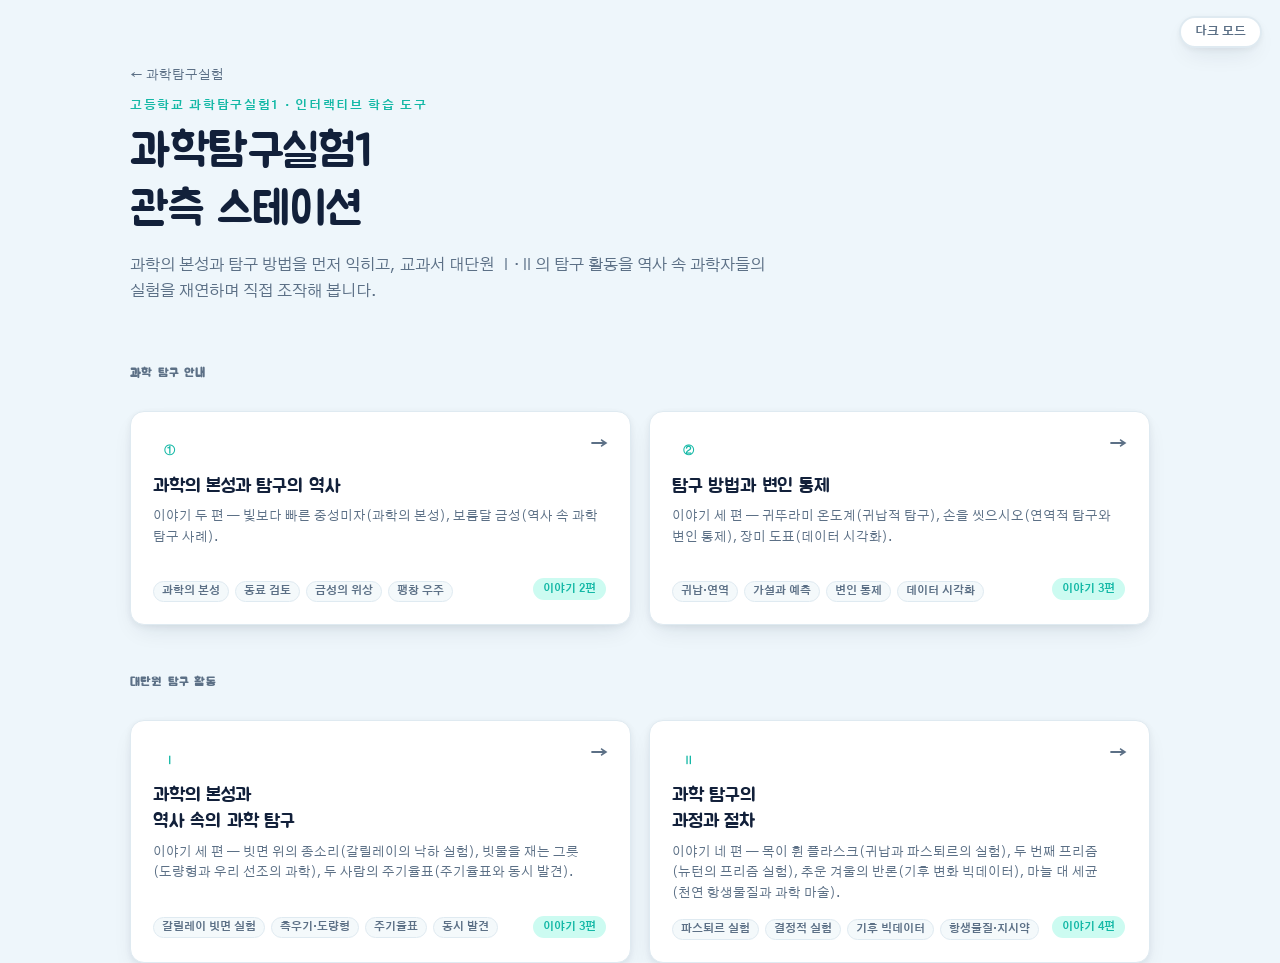
==== commit ddc1c1e1: "Ⅰ-4 이야기 네 편(목이 휜 플라스크·두 번째 프리즘·추운 겨울의 반론·마늘 대 세균) + 수준별 문제 22 + 응용 실험실 3, 첫 화면 카드 갱신 Co-Authored-By:" ====
--- a/index.html
+++ b/index.html
@@ -22,6 +22,7 @@
   .unit-card .topics { display: flex; flex-wrap: wrap; gap: 6px; }
   .unit-card .topics span { font-size: 10.5px; padding: 3px 8px; border-radius: 999px; background: var(--panel-2); border: 1px solid var(--line); color: var(--mist); }
   .unit-card .go { position: absolute; top: 22px; right: 22px; color: var(--mist); font-size: 18px; }
+  .unit-card .count { margin-top: 10px; font-size: 11px; color: var(--teal); font-weight: 700; }
   .part-label { max-width: 1080px; margin: 0 auto; padding: 30px 30px 0; font-size: 12px; letter-spacing: .1em; text-transform: uppercase; color: var(--mist); font-weight: 700; }
 </style>
 </head>
@@ -39,16 +40,18 @@
   <a class="unit-card" href="1-1/">
     <div class="chapter">①</div>
     <h3 class="display">과학의 본성과 탐구의 역사</h3>
-    <p>과학 지식이 만들어지는 방식과, 역사 속에서 과학적 설명이 어떻게 바뀌어 왔는지를 다룹니다.</p>
-    <div class="topics"><span>과학의 본성</span><span>과학사 사례</span></div>
+    <p>이야기 두 편 — 빛보다 빠른 중성미자(과학의 본성), 보름달 금성(역사 속 과학 탐구 사례).</p>
+    <div class="topics"><span>과학의 본성</span><span>동료 검토</span><span>금성의 위상</span><span>팽창 우주</span></div>
     <div class="go">→</div>
+    <div class="count">이야기 2편</div>
   </a>
   <a class="unit-card" href="1-2/">
     <div class="chapter">②</div>
     <h3 class="display">탐구 방법과 변인 통제</h3>
-    <p>귀납적·연역적 탐구, 변인 통제, 데이터 시각화 유형을 다룹니다.</p>
-    <div class="topics"><span>귀납·연역</span><span>변인 통제</span><span>데이터 시각화</span></div>
+    <p>이야기 세 편 — 귀뚜라미 온도계(귀납적 탐구), 손을 씻으시오(연역적 탐구와 변인 통제), 장미 도표(데이터 시각화).</p>
+    <div class="topics"><span>귀납·연역</span><span>가설과 예측</span><span>변인 통제</span><span>데이터 시각화</span></div>
     <div class="go">→</div>
+    <div class="count">이야기 3편</div>
   </a>
 </div>
 
@@ -57,16 +60,18 @@
   <a class="unit-card" href="1-3/">
     <div class="chapter">Ⅰ</div>
     <h3 class="display">과학의 본성과<br>역사 속의 과학 탐구</h3>
-    <p>갈릴레이의 낙하 실험, 도량형의 역사, 우리 선조의 과학 기술, 멘델레예프의 주기율표, 동시 발견 사례를 다룹니다.</p>
-    <div class="topics"><span>갈릴레이 낙하 실험</span><span>도량형의 역사</span><span>주기율표</span><span>동시 발견</span></div>
+    <p>이야기 세 편 — 빗면 위의 종소리(갈릴레이의 낙하 실험), 빗물을 재는 그릇(도량형과 우리 선조의 과학), 두 사람의 주기율표(주기율표와 동시 발견).</p>
+    <div class="topics"><span>갈릴레이 빗면 실험</span><span>측우기·도량형</span><span>주기율표</span><span>동시 발견</span></div>
     <div class="go">→</div>
+    <div class="count">이야기 3편</div>
   </a>
   <a class="unit-card" href="1-4/">
     <div class="chapter">Ⅱ</div>
     <h3 class="display">과학 탐구의<br>과정과 절차</h3>
-    <p>귀납적 탐구, 파스퇴르의 생물속생설, 뉴턴의 프리즘 실험, 기후 변화 빅데이터, 과학 마술, 천연 항생물질 탐구를 다룹니다.</p>
-    <div class="topics"><span>파스퇴르 실험</span><span>프리즘 분산</span><span>기후 빅데이터</span><span>항생물질</span></div>
+    <p>이야기 네 편 — 목이 휜 플라스크(귀납과 파스퇴르의 실험), 두 번째 프리즘(뉴턴의 프리즘 실험), 추운 겨울의 반론(기후 변화 빅데이터), 마늘 대 세균(천연 항생물질과 과학 마술).</p>
+    <div class="topics"><span>파스퇴르 실험</span><span>결정적 실험</span><span>기후 빅데이터</span><span>항생물질·지시약</span></div>
     <div class="go">→</div>
+    <div class="count">이야기 4편</div>
   </a>
 </div>
 
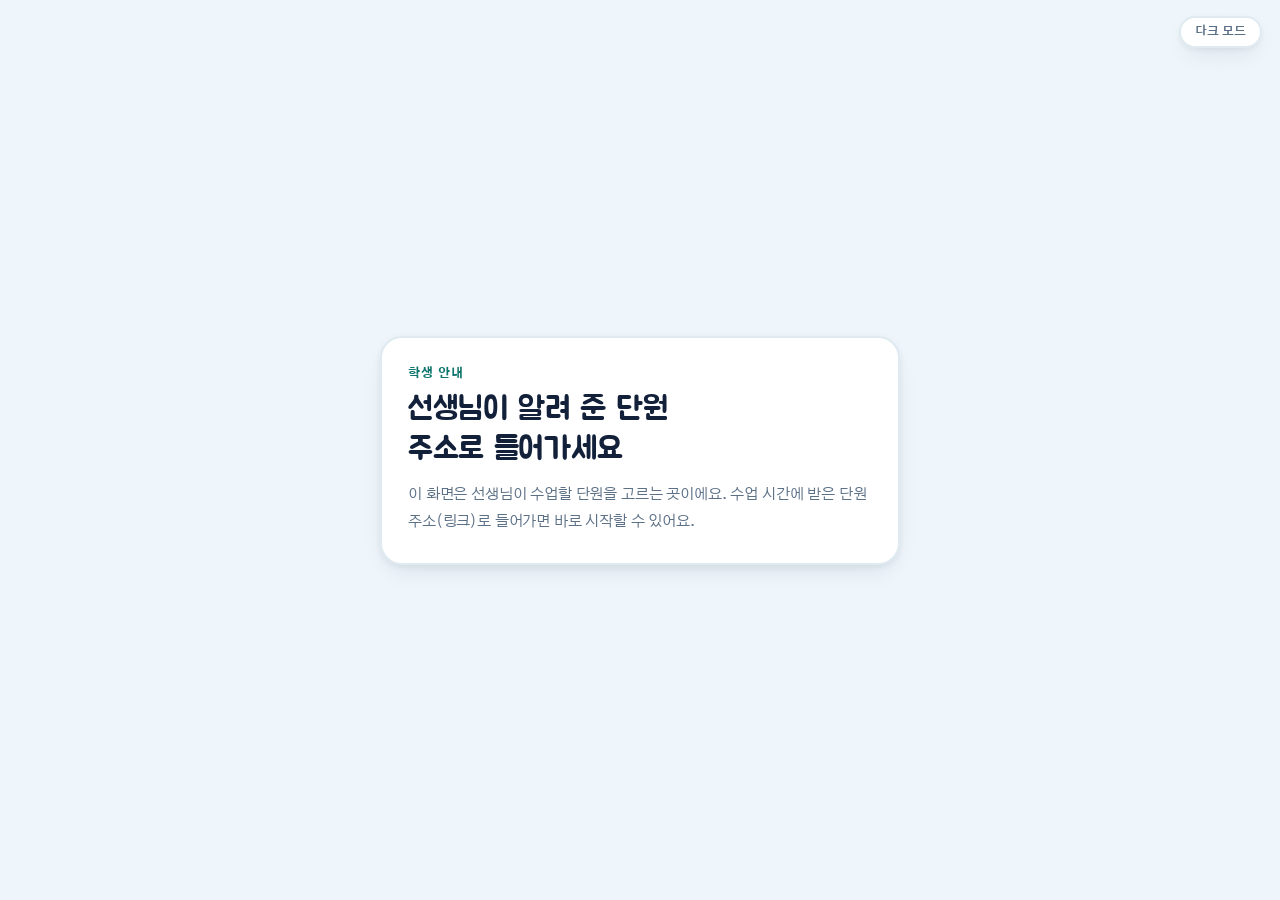
==== commit 291537a2: "공용 엔진 최신판으로 맞춤(탭·슬라이더 접근성, 휴대폰 탭 줄·그림 글자 키우기, 짝짓기 누르는 단추, 실험실 거의 맞았어요 안내, 줄바꿈 LF), 단원 번호 정리(1-2=Ⅱ-1," ====
--- a/index.html
+++ b/index.html
@@ -38,7 +38,7 @@
 <div class="part-label">과학 탐구 안내</div>
 <div class="grid">
   <a class="unit-card" href="1-1/">
-    <div class="chapter">①</div>
+    <div class="chapter">Ⅰ-1</div>
     <h3 class="display">과학의 본성과 탐구의 역사</h3>
     <p>이야기 두 편 — 빛보다 빠른 중성미자(과학의 본성), 보름달 금성(역사 속 과학 탐구 사례).</p>
     <div class="topics"><span>과학의 본성</span><span>동료 검토</span><span>금성의 위상</span><span>팽창 우주</span></div>
@@ -46,7 +46,7 @@
     <div class="count">이야기 2편</div>
   </a>
   <a class="unit-card" href="1-2/">
-    <div class="chapter">②</div>
+    <div class="chapter">Ⅱ-1</div>
     <h3 class="display">탐구 방법과 변인 통제</h3>
     <p>이야기 세 편 — 귀뚜라미 온도계(귀납적 탐구), 손을 씻으시오(연역적 탐구와 변인 통제), 장미 도표(데이터 시각화).</p>
     <div class="topics"><span>귀납·연역</span><span>가설과 예측</span><span>변인 통제</span><span>데이터 시각화</span></div>
@@ -58,7 +58,7 @@
 <div class="part-label">대단원 탐구 활동</div>
 <div class="grid">
   <a class="unit-card" href="1-3/">
-    <div class="chapter">Ⅰ</div>
+    <div class="chapter">Ⅰ-2</div>
     <h3 class="display">과학의 본성과<br>역사 속의 과학 탐구</h3>
     <p>이야기 세 편 — 빗면 위의 종소리(갈릴레이의 낙하 실험), 빗물을 재는 그릇(도량형과 우리 선조의 과학), 두 사람의 주기율표(주기율표와 동시 발견).</p>
     <div class="topics"><span>갈릴레이 빗면 실험</span><span>측우기·도량형</span><span>주기율표</span><span>동시 발견</span></div>
@@ -66,7 +66,7 @@
     <div class="count">이야기 3편</div>
   </a>
   <a class="unit-card" href="1-4/">
-    <div class="chapter">Ⅱ</div>
+    <div class="chapter">Ⅱ-2</div>
     <h3 class="display">과학 탐구의<br>과정과 절차</h3>
     <p>이야기 네 편 — 목이 휜 플라스크(귀납과 파스퇴르의 실험), 두 번째 프리즘(뉴턴의 프리즘 실험), 추운 겨울의 반론(기후 변화 빅데이터), 마늘 대 세균(천연 항생물질과 과학 마술).</p>
     <div class="topics"><span>파스퇴르 실험</span><span>결정적 실험</span><span>기후 빅데이터</span><span>항생물질·지시약</span></div>
--- a/assets/theme.css
+++ b/assets/theme.css
@@ -1,420 +1,612 @@
-@import url('https://fonts.googleapis.com/css2?family=Jua&family=Gothic+A1:wght@400;500;600;700;800;900&display=swap');
-
-/* =========================================================================
-   science-teacher-hub 공용 테마 — 정본 (v2)
-   저장소 12곳의 theme.css 5개 버전을 하나로 합침. 기준: earth-science-2 계열.
-   색은 전부 토큰으로만 정의하고, 다크 모드는 토큰만 다시 선언한다.
-   캔버스 그림도 cssVar()로 같은 토큰을 읽으므로 테마를 따라간다.
-   ========================================================================= */
-
-/* ---------- 라이트 (기본) ---------- */
-:root {
---bg: #eef6fb;
---card: #ffffff;
---card-2: #f4f9fb;
---rail: #ffffff;
---ink: #12203a;
---mist: #5c7086;
---line: #dfeaf1;
---brand: #3db7e8;
---brand-dim: #1f96c9;
---brand-100: #d9f0fb;
---brand-700: #1179a6;
---teal: #14b8a6;
---teal-100: #ccfbf1;
---teal-700: #0f766e;
---coral: #ff9752;
---coral-100: #ffe8d3;
---coral-700: #c2590f;
---violet: #8b6bf0;
---violet-100: #ece5fd;
---violet-700: #6234c9;
---amber: #ffb800;
---amber-100: #fff2cc;
---amber-700: #a86a00;
---rose: #ff6b93;
---rose-100: #ffe0e9;
---rose-700: #c23864;
---green: #4cb963;
---green-100: #dcf5e1;
---green-700: #1f7a37;
-/* 강조색 위에 얹는 글자색 / 유리 배경 / 슬라이더 손잡이 테두리 */
---on-accent: #ffffff;
---glass: rgba(255, 255, 255, .88);
---thumb-ring: #ffffff;
---shadow-card: 0 10px 24px -8px rgba(18, 32, 58, .12), 0 2px 6px rgba(18, 32, 58, .06);
---shadow-pop: 0 16px 34px -10px rgba(18, 32, 58, .2);
---shadow-brand: 0 6px 14px -4px rgba(61, 183, 232, .55);
-/* 예전 단원 페이지가 아직 쓰는 이름들 (캔버스 cssVar 포함) */
---abyss: var(--bg);
---panel: var(--card);
---panel-2: var(--card-2);
---foam: var(--ink);
---teal-dim: var(--teal-700);
---cold: var(--brand);
---good: var(--green);
---warn: var(--coral);
-}
-
-/* ---------- 다크 : OS 설정 (명시적으로 라이트를 고른 경우는 제외) ---------- */
-@media (prefers-color-scheme: dark) {
-:root:not([data-theme="light"]) {
---bg: #0a1620;
---card: #10222f;
---card-2: #162b3a;
---rail: #0c1c28;
---ink: #e6f0f5;
---mist: #93aebd;
---line: #23404f;
---brand: #4fc3ec;
---brand-dim: #7fd4f2;
---brand-100: #10323f;
---brand-700: #8ad9f5;
---teal: #2ed3bd;
---teal-100: #0e332f;
---teal-700: #74e2d1;
---coral: #ff9d63;
---coral-100: #3a2415;
---coral-700: #ffbb91;
---violet: #a288f5;
---violet-100: #241d3d;
---violet-700: #c5b4fb;
---amber: #ffc42e;
---amber-100: #3a2f0e;
---amber-700: #ffda7c;
---rose: #ff86a6;
---rose-100: #3a1c26;
---rose-700: #ffafc4;
---green: #63c97a;
---green-100: #16301d;
---green-700: #99e0a8;
---on-accent: #06202c;
---glass: rgba(16, 34, 47, .85);
---thumb-ring: #10222f;
---shadow-card: 0 10px 24px -8px rgba(0, 0, 0, .55), 0 2px 6px rgba(0, 0, 0, .35);
---shadow-pop: 0 16px 34px -10px rgba(0, 0, 0, .7);
---shadow-brand: 0 6px 14px -4px rgba(79, 195, 236, .35);
-}
-}
-
-/* ---------- 다크 : 사용자가 버튼으로 고른 경우 ---------- */
-:root[data-theme="dark"] {
---bg: #0a1620;
---card: #10222f;
---card-2: #162b3a;
---rail: #0c1c28;
---ink: #e6f0f5;
---mist: #93aebd;
---line: #23404f;
---brand: #4fc3ec;
---brand-dim: #7fd4f2;
---brand-100: #10323f;
---brand-700: #8ad9f5;
---teal: #2ed3bd;
---teal-100: #0e332f;
---teal-700: #74e2d1;
---coral: #ff9d63;
---coral-100: #3a2415;
---coral-700: #ffbb91;
---violet: #a288f5;
---violet-100: #241d3d;
---violet-700: #c5b4fb;
---amber: #ffc42e;
---amber-100: #3a2f0e;
---amber-700: #ffda7c;
---rose: #ff86a6;
---rose-100: #3a1c26;
---rose-700: #ffafc4;
---green: #63c97a;
---green-100: #16301d;
---green-700: #99e0a8;
---on-accent: #06202c;
---glass: rgba(16, 34, 47, .85);
---thumb-ring: #10222f;
---shadow-card: 0 10px 24px -8px rgba(0, 0, 0, .55), 0 2px 6px rgba(0, 0, 0, .35);
---shadow-pop: 0 16px 34px -10px rgba(0, 0, 0, .7);
---shadow-brand: 0 6px 14px -4px rgba(79, 195, 236, .35);
-}
-
-* { box-sizing: border-box; }
-html, body { height: 100%; }
-body {
-margin: 0;
-background: var(--bg);
-color: var(--ink);
-font-family: "Gothic A1", -apple-system, BlinkMacSystemFont, "Malgun Gothic", "Apple SD Gothic Neo", sans-serif;
-min-height: 100vh;
-overflow-x: hidden;
-word-break: keep-all;
--webkit-font-smoothing: antialiased;
-}
-.display { font-family: "Jua", "Gothic A1", sans-serif; font-weight: 400; letter-spacing: -.01em; }
-.mono { font-family: ui-monospace, "SFMono-Regular", Menlo, monospace; font-variant-numeric: tabular-nums; }
-a { color: inherit; }
-
-/* ===================== App shell (unit pages) ===================== */
-.app { display: grid; grid-template-columns: minmax(200px, 250px) 1fr; min-height: 100vh; }
-.app > * { min-width: 0; }   /* 그리드 칸이 내용 때문에 화면보다 넓어지는 것을 막는다 */
-.rail {
-background: var(--rail);
-border-right: 3px solid var(--line);
-display: flex; flex-direction: column;
-padding: 22px 12px; gap: 6px;
-height: 100vh; position: sticky; top: 0;
-}
-.brand { padding: 4px 10px 18px; border-bottom: 3px dashed var(--line); margin-bottom: 12px; }
-.brand a.home { color: var(--brand-700); font-size: 12px; text-decoration: none; font-weight: 700; }
-.brand a.home:hover { text-decoration: underline; }
-.brand .eyebrow { font-size: 11px; letter-spacing: .1em; text-transform: uppercase; color: var(--teal-700); font-weight: 800; margin-top: 10px; }
-.brand h1 { font-size: 21px; margin: 6px 0 0; line-height: 1.3; font-weight: 400; }
-.tab-btn {
-display: flex; align-items: center; gap: 10px;
-background: transparent; border: 2px solid transparent; color: var(--mist);
-text-align: left; padding: 11px 12px; border-radius: 14px; cursor: pointer;
-font-size: 13.5px; font-weight: 700; font-family: inherit; transition: background .15s, color .15s, border-color .15s, transform .1s;
-}
-.tab-btn .num { font-family: "Jua"; font-size: 12px; color: var(--mist); opacity: .55; width: 18px; }
-@media (hover: hover) {
-.tab-btn:hover { background: var(--card-2); color: var(--ink); transform: translateX(1px); }
-}
-.tab-btn.active { background: var(--brand); border-color: var(--brand); color: var(--on-accent); box-shadow: var(--shadow-brand); }
-.tab-btn.active .num { color: var(--on-accent); opacity: 1; }
-
-/* --- 780px 이하: 사이드바를 가로 탭바로. 라벨이 한 글자씩 쪼개지지 않게 고정 --- */
-@media (max-width: 780px) {
-.app { grid-template-columns: 1fr; }
-.rail {
-flex-direction: row !important; align-items: center;
-overflow-x: auto; -webkit-overflow-scrolling: touch;
-height: auto !important; position: static !important;
-border-right: none !important; border-bottom: 3px solid var(--line);
-padding: 12px; gap: 8px;
-}
-.rail .brand {
-flex: 0 0 auto; margin: 0 6px 0 0; padding: 0 14px 0 4px;
-border-bottom: none; border-right: 3px dashed var(--line);
-}
-.rail .brand .eyebrow { margin-top: 4px; }
-.rail .brand h1 { font-size: 15px; margin: 2px 0 0; line-height: 1.25; }
-.rail .tab-btn { flex: 0 0 auto; white-space: nowrap; }
-/* 테마 버튼이 가로 탭바를 가리지 않도록 아래로 내린다 */
-.theme-toggle { top: auto; bottom: 14px; right: 14px; }
-main { padding: 22px 16px 60px; }
-.controls { padding: 16px 16px 18px; }
-.info-card, .detail-panel { margin-left: 16px; margin-right: 16px; }
-.stat-row, .legend-row, .card-grid, .era-grid, .compare-wrap, .mini-grid { padding-left: 16px; padding-right: 16px; }
-.foot-note { padding-left: 16px; padding-right: 16px; }
-}
-
-main { padding: 30px 34px 70px; max-width: 1000px; }
-.stage-head { margin-bottom: 18px; }
-.stage-head .eyebrow { font-size: 12px; letter-spacing: .08em; text-transform: uppercase; color: var(--teal-700); font-weight: 800; }
-.stage-head h2 { font-size: 28px; margin: 6px 0 10px; text-wrap: balance; font-weight: 400; }
-.stage-head p { color: var(--mist); font-size: 14.5px; line-height: 1.7; max-width: 660px; margin: 0; }
-
-.stage-card { background: var(--card); border: 3px solid var(--line); border-radius: 26px; overflow: hidden; margin-top: 18px; box-shadow: var(--shadow-card); }
-.canvas-wrap { position: relative; background: var(--card-2); border-bottom: 3px solid var(--line); }
-canvas { display: block; width: 100%; max-width: 100%; height: auto; touch-action: pan-y; }
-.badge-row { position: absolute; top: 12px; left: 12px; display: flex; gap: 6px; flex-wrap: wrap; }
-.badge { font-size: 11px; font-weight: 700; padding: 5px 11px; border-radius: 999px; background: var(--glass); color: var(--ink); border: 2px solid var(--line); backdrop-filter: blur(3px); }
-
-.controls { padding: 18px 22px 22px; display: flex; flex-wrap: wrap; gap: 22px; }
-.ctrl-group { display: flex; flex-direction: column; gap: 9px; min-width: 170px; flex: 1; }
-.ctrl-label { font-size: 11.5px; letter-spacing: .04em; color: var(--mist); font-weight: 800; display: flex; justify-content: space-between; }
-.ctrl-label .val { color: var(--brand-700); }
-input[type="range"] { -webkit-appearance: none; appearance: none; width: 100%; height: 8px; border-radius: 999px; background: var(--line); outline: none; }
-input[type="range"]::-webkit-slider-thumb { -webkit-appearance: none; width: 22px; height: 22px; border-radius: 50%; background: var(--brand); border: 3px solid var(--thumb-ring); box-shadow: 0 2px 8px rgba(31,150,201,.5); cursor: pointer; }
-input[type="range"]::-moz-range-thumb { width: 22px; height: 22px; border-radius: 50%; background: var(--brand); border: 3px solid var(--thumb-ring); cursor: pointer; }
-
-.toggle-row { display: flex; gap: 8px; flex-wrap: wrap; }
-.chip { border: 2px solid var(--line); background: var(--card-2); color: var(--mist); padding: 8px 15px; border-radius: 999px; font-size: 12.5px; font-weight: 800; cursor: pointer; transition: all .15s; font-family: inherit; }
-.chip.on { background: var(--brand); border-color: var(--brand); color: var(--on-accent); }
-.chip.warm.on { background: var(--coral); border-color: var(--coral); color: #331700; }
-.chip.cold.on { background: var(--cold); border-color: var(--cold); color: var(--on-accent); }
-.chip.violet.on { background: var(--violet); border-color: var(--violet); color: #1c1033; }
-.chip:focus-visible, .tab-btn:focus-visible, button:focus-visible, a:focus-visible, input:focus-visible { outline: 3px solid var(--brand); outline-offset: 2px; }
-.seg { display: flex; border: 2px solid var(--line); border-radius: 999px; overflow: hidden; width: fit-content; flex-wrap: wrap; background: var(--card-2); }
-.seg button { border: none; background: transparent; color: var(--mist); padding: 8px 15px; font-size: 12.5px; font-weight: 800; font-family: inherit; cursor: pointer; }
-.seg button.on { background: var(--brand); color: var(--on-accent); }
-
-.btn { border: 2px solid var(--line); background: var(--card-2); color: var(--ink); padding: 10px 18px; border-radius: 999px; font-size: 13.5px; font-weight: 800; font-family: inherit; cursor: pointer; transition: all .15s; }
-.btn:hover { border-color: var(--brand); transform: translateY(-1px); }
-.btn.primary { background: var(--brand); border-color: var(--brand); color: var(--on-accent); box-shadow: var(--shadow-brand); }
-.btn.primary:hover { background: var(--brand-dim); border-color: var(--brand-dim); }
-.btn:disabled { opacity: .4; cursor: not-allowed; transform: none; }
-.btn-row { display: flex; gap: 10px; flex-wrap: wrap; align-items: center; }
-
-.readout { display: flex; align-items: center; gap: 10px; background: var(--card-2); border: 2px solid var(--line); border-radius: 14px; padding: 11px 15px; }
-.readout .dot { width: 11px; height: 11px; border-radius: 50%; flex: none; }
-.readout .txt { font-size: 12.5px; color: var(--ink); line-height: 1.5; }
-.readout .txt b { color: var(--brand-700); }
-
-.info-card { margin: 0 22px 22px; padding: 15px 18px; border-radius: 16px; background: var(--brand-100); border: 2px solid var(--brand-100); font-size: 13.5px; line-height: 1.75; color: var(--ink); min-height: 22px; }
-.info-card b { color: var(--brand-700); }
-.info-card .tag { display: inline-block; font-size: 10.5px; font-weight: 800; letter-spacing: .05em; padding: 2px 8px; border-radius: 999px; margin-right: 8px; }
-
-.foot-note { color: var(--mist); font-size: 11.5px; padding: 0 22px 20px; }
-
-.card-grid { display: grid; grid-template-columns: repeat(auto-fill, minmax(155px, 1fr)); gap: 12px; padding: 4px 22px 0; }
-.pick-card { background: var(--card-2); border: 2px solid var(--line); border-radius: 18px; padding: 15px; cursor: pointer; text-align: left; transition: all .15s; color: var(--ink); font-family: inherit; }
-.pick-card:hover { border-color: var(--brand); transform: translateY(-2px); }
-.pick-card.on { border-color: var(--brand); background: var(--brand-100); box-shadow: var(--shadow-card); }
-.pick-card .ico { font-size: 24px; margin-bottom: 6px; display: block; }
-.pick-card .t { font-size: 13.5px; font-weight: 800; margin-bottom: 3px; }
-.pick-card .d { font-size: 11.5px; color: var(--mist); line-height: 1.5; }
-.pick-card .pc-ico { font-size: 23px; margin-bottom: 6px; display: block; }
-.pick-card .pc-name { font-weight: 800; font-size: 13.5px; margin-bottom: 3px; }
-.pick-card .pc-sub { font-size: 11.5px; color: var(--mist); }
-
-.detail-panel { margin: 16px 22px 22px; padding: 17px 19px; border-radius: 18px; background: var(--card-2); border: 2px solid var(--line); font-size: 13.5px; line-height: 1.8; color: var(--mist); }
-.detail-panel h4 { margin: 0 0 8px; color: var(--ink); font-size: 15.5px; font-family: "Jua"; font-weight: 400; }
-.detail-panel b { color: var(--ink); }
-.detail-panel .hint { color: var(--mist); font-size: 12.5px; font-style: italic; }
-
-.mini-grid { display: grid; grid-template-columns: repeat(auto-fit, minmax(150px, 1fr)); gap: 12px; margin: 16px 22px 26px; }
-.mini-card { background: var(--card-2); border: 2px solid var(--line); border-radius: 16px; padding: 13px 15px; }
-.mini-card .mi-ico { font-size: 21px; margin-bottom: 6px; }
-.mini-card h4 { margin: 0 0 4px; font-size: 13.5px; color: var(--ink); font-weight: 800; }
-.mini-card p { margin: 0; font-size: 12px; line-height: 1.6; color: var(--mist); }
-
-.timeline-wrap { padding: 12px 22px 4px; }
-.timeline-track { position: relative; height: 10px; border-radius: 999px; background: var(--line); margin: 30px 4px 14px; }
-.timeline-fill { position: absolute; top: 0; left: 0; height: 100%; border-radius: 999px; background: linear-gradient(90deg, var(--brand-dim), var(--brand)); }
-.timeline-ticks { display: flex; justify-content: space-between; padding: 0 2px; }
-.timeline-ticks span { font-size: 10.5px; color: var(--mist); font-weight: 700; }
-.timeline-dot { position: absolute; top: 50%; width: 18px; height: 18px; border-radius: 50%; background: var(--card); border: 4px solid var(--line); transform: translate(-50%, -50%); cursor: pointer; transition: border-color .15s, background .15s; }
-.timeline-dot.on { border-color: var(--teal); background: var(--teal); }
-.timeline-dot .td-label { position: absolute; top: 20px; left: 50%; transform: translateX(-50%); font-size: 10.5px; color: var(--mist); white-space: nowrap; font-weight: 700; }
-.timeline-dot.on .td-label { color: var(--teal-700); font-weight: 800; }
-
-.era-grid { display: grid; grid-template-columns: repeat(auto-fit, minmax(130px, 1fr)); gap: 10px; padding: 0 22px 18px; }
-.era-btn { background: var(--card-2); border: 2px solid var(--line); color: var(--mist); padding: 11px 8px; border-radius: 14px; font-size: 12.5px; font-weight: 800; cursor: pointer; text-align: center; font-family: inherit; }
-.era-btn.on { background: var(--teal); border-color: var(--teal); color: var(--on-accent); }
-
-.compare-wrap { display: grid; grid-template-columns: 1fr 1fr; gap: 16px; padding: 0 22px 22px; }
-@media (max-width: 700px) { .compare-wrap { grid-template-columns: 1fr; } }
-.compare-col { background: var(--card-2); border: 2px solid var(--line); border-radius: 16px; padding: 15px 17px; }
-.compare-col h4 { margin: 0 0 8px; font-size: 13.5px; color: var(--teal-700); font-weight: 800; }
-.compare-col p { margin: 0; font-size: 12.5px; line-height: 1.75; color: var(--mist); }
-
-.stat-row { display: flex; gap: 14px; flex-wrap: wrap; padding: 0 22px 18px; }
-.stat-box { flex: 1; min-width: 120px; background: var(--card-2); border: 2px solid var(--line); border-radius: 16px; padding: 13px 15px; }
-.stat-box .lbl { font-size: 10.5px; text-transform: uppercase; letter-spacing: .05em; color: var(--mist); font-weight: 800; }
-.stat-box .num { font-size: 21px; color: var(--brand-700); font-weight: 800; margin-top: 3px; font-family: "Jua"; }
-
-.legend-row { display: flex; gap: 14px; flex-wrap: wrap; padding: 2px 22px 16px; font-size: 12px; color: var(--mist); font-weight: 700; }
-.legend-row .sw { display: inline-block; width: 11px; height: 11px; border-radius: 4px; margin-right: 5px; vertical-align: -1px; }
-
-.theme-toggle {
-position: fixed; top: 16px; right: 18px; z-index: 20;
-background: var(--card); border: 2px solid var(--line); color: var(--mist);
-border-radius: 999px; padding: 7px 14px; font-size: 11.5px; font-weight: 700;
-font-family: inherit; cursor: pointer; box-shadow: var(--shadow-card);
-}
-.theme-toggle:hover { border-color: var(--brand); color: var(--ink); }
-/* 위의 기본 규칙이 모바일 규칙(top:auto)보다 뒤에 있어 top·bottom 이 함께 걸려 버튼이 세로로 늘어났다 */
-@media (max-width: 780px) { .theme-toggle { top: auto; bottom: 14px; right: 14px; } }
-
-@media (prefers-reduced-motion: reduce) { * { animation-duration: .001ms !important; transition-duration: .001ms !important; } }
-
-/* ===================== Home / hub cards ===================== */
-.hero { padding: 54px 30px 30px; max-width: 1080px; margin: 0 auto; }
-.hero .kicker { display: inline-flex; align-items: center; gap: 8px; background: var(--teal-100); color: var(--teal-700); font-weight: 800; font-size: 12px; padding: 7px 14px; border-radius: 999px; margin-bottom: 14px; }
-.hero h1 { font-size: clamp(32px, 5vw, 48px); margin: 6px 0 16px; text-wrap: balance; font-weight: 400; }
-.hero p { color: var(--mist); font-size: 15.5px; line-height: 1.8; max-width: 640px; margin: 0; }
-
-.part-heading { max-width: 1080px; margin: 34px auto 0; padding: 0 30px; font-family: "Jua"; font-size: 15px; color: var(--ink); display: flex; align-items: center; gap: 10px; }
-.part-heading .roman { display: inline-flex; align-items: center; justify-content: center; width: 30px; height: 30px; border-radius: 10px; font-size: 14px; background: var(--brand-100); color: var(--brand-700); }
-
-.grid { max-width: 1080px; margin: 14px auto 20px; padding: 0 30px; display: grid; grid-template-columns: repeat(auto-fit, minmax(min(100%, 290px), 1fr)); gap: 20px; }
-.unit-card { display: block; background: var(--card); border: 3px solid var(--line); border-radius: 28px; padding: 26px; text-decoration: none; color: inherit; transition: border-color .15s, transform .15s, box-shadow .15s; position: relative; overflow: hidden; box-shadow: var(--shadow-card); }
-.unit-card:hover { border-color: var(--brand); transform: translateY(-4px); box-shadow: var(--shadow-pop); }
-.unit-card .chapter { display: inline-flex; align-items: center; justify-content: center; width: 34px; height: 34px; border-radius: 12px; font-family: "Jua"; font-size: 16px; margin-bottom: 12px; }
-.unit-card h3 { font-size: 20px; margin: 0 0 9px; font-weight: 400; line-height: 1.35; }
-.unit-card p { color: var(--mist); font-size: 13px; line-height: 1.65; margin: 0 0 14px; min-height: 40px; }
-.unit-card .topics { display: flex; flex-wrap: wrap; gap: 6px; }
-.unit-card .topics span { font-size: 10.5px; font-weight: 700; padding: 4px 10px; border-radius: 999px; background: var(--card-2); border: 2px solid var(--line); color: var(--mist); }
-.unit-card .go { position: absolute; top: 26px; right: 26px; color: var(--brand); font-size: 20px; font-weight: 900; }
-.unit-card .count { position: absolute; bottom: 24px; right: 24px; font-size: 11px; color: var(--teal-700); font-weight: 800; background: var(--teal-100); padding: 4px 10px; border-radius: 999px; }
-.unit-card.c1 .chapter { background: var(--brand-100); color: var(--brand-700); }
-.unit-card.c2 .chapter { background: var(--coral-100); color: var(--coral-700); }
-.unit-card.c3 .chapter { background: var(--violet-100); color: var(--violet-700); }
-
-.part-label { max-width: 1080px; margin: 10px auto 0; padding: 30px 30px 0; font-size: 13px; letter-spacing: .04em; color: var(--ink); font-weight: 800; font-family: "Jua"; }
-.tips { max-width: 1080px; margin: 16px auto 70px; padding: 0 30px; display: grid; grid-template-columns: repeat(auto-fit, minmax(min(100%, 230px), 1fr)); gap: 14px; }
-.tip-card { background: var(--card); border: 3px solid var(--line); border-radius: 20px; padding: 18px 20px; box-shadow: var(--shadow-card); }
-.tip-card .num { font-family: "Jua"; font-size: 22px; color: var(--brand); }
-.tip-card h4 { font-size: 14px; margin: 6px 0 5px; font-weight: 800; }
-.tip-card p { font-size: 12.5px; color: var(--mist); line-height: 1.65; margin: 0; }
-.back-link { max-width: 1080px; margin: 20px auto 0; padding: 0 30px; }
-.back-link a { color: var(--mist); font-size: 12px; text-decoration: none; font-weight: 700; }
-.back-link a:hover { color: var(--brand-700); }
-
-/* ===================== 학습 설계 부품 (모든 단원 공용) =====================
-   단원 페이지는 아래 클래스를 쓰고, theme.js 의 sthGate / sthWork 를 부르면 된다. */
-
-/* 성취기준·학습목표·핵심용어 */
-.std-chip { display: inline-block; font-family: ui-monospace, Menlo, monospace; font-size: 11.5px; font-weight: 700;
-  background: var(--brand-100); color: var(--brand-700); padding: 3px 9px; border-radius: 999px; margin: 0 4px 8px 0; }
-.std-note { font-size: 12.5px; color: var(--mist); line-height: 1.7; margin: 2px 0 0; }
-.goal { margin: 6px 0 0; padding-left: 16px; color: var(--mist); font-size: 13.5px; line-height: 1.7; }
-.goal li { margin: 2px 0; }
-.terms { display: flex; flex-wrap: wrap; gap: 6px; margin-top: 10px; }
-.terms b { font-size: 11.5px; font-weight: 800; padding: 4px 10px; border-radius: 999px;
-  background: var(--card-2); border: 2px solid var(--line); color: var(--mist); }
-
-/* 예측 잠금 */
-.gate { margin: 0 22px 22px; padding: 18px 20px; border-radius: 18px;
-  background: var(--amber-100); border: 2px solid var(--amber); }
-.gate h4 { margin: 0 0 4px; font-size: 15.5px; font-family: "Jua"; font-weight: 400; color: var(--ink); }
-.gate p { margin: 0 0 12px; font-size: 13.5px; line-height: 1.7; color: var(--ink); }
-.gate .opts { display: grid; grid-template-columns: repeat(auto-fit, minmax(min(100%, 190px), 1fr)); gap: 8px; }
-.gate .opt { text-align: left; background: var(--card); border: 2px solid var(--line); border-radius: 14px;
-  padding: 11px 14px; font-size: 13px; font-weight: 700; font-family: inherit; color: var(--ink); cursor: pointer; }
-.gate .opt:hover { border-color: var(--amber); }
-.gate .opt.picked { background: var(--amber); border-color: var(--amber); color: #3a2a00; }
-.gate.done { background: var(--card-2); border-color: var(--line); }
-.veil { position: absolute; inset: 0; background: var(--card-2); display: flex; align-items: center;
-  justify-content: center; text-align: center; padding: 24px; z-index: 2; }
-.veil p { margin: 0; color: var(--mist); font-size: 13.5px; line-height: 1.8; max-width: 340px; }
-.veil[hidden] { display: none; }
-
-/* 오개념 상자 */
-.miscon { margin: 0 22px 22px; padding: 16px 19px; border-radius: 16px; background: var(--rose-100);
-  border: 2px solid var(--rose); font-size: 13.5px; line-height: 1.75; color: var(--ink); }
-.miscon .tag { display: inline-block; font-size: 10.5px; font-weight: 800; letter-spacing: .05em;
-  background: var(--rose); color: #fff; padding: 2px 9px; border-radius: 999px; margin-bottom: 7px; }
-.miscon cite { display: block; margin-top: 8px; font-style: normal; font-size: 11.5px; color: var(--mist); }
-.miscon .sep { margin-top: 10px; padding-top: 10px; border-top: 1px dashed var(--rose); }
-/* 카드 밖에 둘 때 */
-.miscon.loose, .gate.loose { margin-left: 0; margin-right: 0; margin-top: 18px; }
-
-/* 산출물 */
-.work { margin: 0 22px 22px; }
-.work label { display: block; font-size: 13px; font-weight: 800; color: var(--mist); margin: 16px 0 6px; }
-.work textarea { width: 100%; min-height: 78px; padding: 12px 14px; border-radius: 14px; border: 2px solid var(--line);
-  background: var(--card-2); color: var(--ink); font-family: inherit; font-size: 13.5px; line-height: 1.7; resize: vertical; }
-.work textarea:focus { outline: 3px solid var(--brand); outline-offset: 2px; border-color: var(--brand); }
-.work .hint { font-size: 12px; color: var(--mist); margin: 5px 0 0; line-height: 1.6; }
-.saved { font-size: 12px; color: var(--teal-700); font-weight: 700; margin-left: 8px; }
-.recap { margin: 0 22px 18px; padding: 15px 18px; border-radius: 16px; background: var(--card-2);
-  border: 2px solid var(--line); font-size: 13.5px; line-height: 1.8; color: var(--ink); }
-.recap b { color: var(--brand-700); }
-.recap .none { color: var(--mist); font-weight: 400; }
-
-/* 관측 자료 표 */
-.tbl-wrap { overflow-x: auto; margin: 0 22px 22px; border: 2px solid var(--line); border-radius: 16px; background: var(--card); }
-table.obs { border-collapse: collapse; width: 100%; min-width: 560px; font-size: 13px; }
-table.obs th, table.obs td { padding: 9px 11px; border-bottom: 1px solid var(--line); text-align: center; white-space: nowrap; }
-table.obs thead th { background: var(--card-2); font-size: 11px; font-weight: 800; color: var(--mist);
-  letter-spacing: .03em; border-bottom: 2px solid var(--line); }
-table.obs tbody tr:last-child td { border-bottom: none; }
-table.obs td.l { text-align: left; }
-table.obs .num { font-family: ui-monospace, Menlo, monospace; font-variant-numeric: tabular-nums; }
-table.obs tr.mine { background: var(--brand-100); }
-.ox { font-weight: 800; }
-.ox.o { color: var(--green-700); } .ox.x { color: var(--mist); } .ox.t { color: var(--amber-700); }
-
-@media (max-width: 780px) {
-  .gate, .miscon, .work, .recap, .tbl-wrap { margin-left: 16px; margin-right: 16px; }
-}
+@import url('https://fonts.googleapis.com/css2?family=Jua&family=Gothic+A1:wght@400;500;600;700;800;900&display=swap');
+
+/* =========================================================================
+   science-teacher-hub 공용 테마 — 정본 (v2)
+   저장소 12곳의 theme.css 5개 버전을 하나로 합침. 기준: earth-science-2 계열.
+   색은 전부 토큰으로만 정의하고, 다크 모드는 토큰만 다시 선언한다.
+   캔버스 그림도 cssVar()로 같은 토큰을 읽으므로 테마를 따라간다.
+   ========================================================================= */
+
+/* ---------- 라이트 (기본) ---------- */
+:root {
+--bg: #eef6fb;
+--card: #ffffff;
+--card-2: #f4f9fb;
+--rail: #ffffff;
+--ink: #12203a;
+--mist: #5c7086;
+--line: #dfeaf1;
+--brand: #3db7e8;
+--brand-dim: #1f96c9;
+--brand-100: #d9f0fb;
+--brand-700: #1179a6;
+--teal: #14b8a6;
+--teal-100: #ccfbf1;
+--teal-700: #0f766e;
+--coral: #ff9752;
+--coral-100: #ffe8d3;
+--coral-700: #c2590f;
+--violet: #8b6bf0;
+--violet-100: #ece5fd;
+--violet-700: #6234c9;
+--amber: #ffb800;
+--amber-100: #fff2cc;
+--amber-700: #a86a00;
+--rose: #ff6b93;
+--rose-100: #ffe0e9;
+--rose-700: #c23864;
+--green: #4cb963;
+--green-100: #dcf5e1;
+--green-700: #1f7a37;
+/* 강조색 위에 얹는 글자색 / 유리 배경 / 슬라이더 손잡이 테두리 */
+--on-accent: #ffffff;
+--glass: rgba(255, 255, 255, .88);
+--thumb-ring: #ffffff;
+--shadow-card: 0 10px 24px -8px rgba(18, 32, 58, .12), 0 2px 6px rgba(18, 32, 58, .06);
+--shadow-pop: 0 16px 34px -10px rgba(18, 32, 58, .2);
+--shadow-brand: 0 6px 14px -4px rgba(61, 183, 232, .55);
+/* 예전 단원 페이지가 아직 쓰는 이름들 (캔버스 cssVar 포함) */
+--abyss: var(--bg);
+--panel: var(--card);
+--panel-2: var(--card-2);
+--foam: var(--ink);
+--teal-dim: var(--teal-700);
+--cold: var(--brand);
+--good: var(--green);
+--warn: var(--coral);
+}
+
+/* ---------- 다크 : OS 설정 (명시적으로 라이트를 고른 경우는 제외) ---------- */
+@media (prefers-color-scheme: dark) {
+:root:not([data-theme="light"]) {
+--bg: #0a1620;
+--card: #10222f;
+--card-2: #162b3a;
+--rail: #0c1c28;
+--ink: #e6f0f5;
+--mist: #93aebd;
+--line: #23404f;
+--brand: #4fc3ec;
+--brand-dim: #7fd4f2;
+--brand-100: #10323f;
+--brand-700: #8ad9f5;
+--teal: #2ed3bd;
+--teal-100: #0e332f;
+--teal-700: #74e2d1;
+--coral: #ff9d63;
+--coral-100: #3a2415;
+--coral-700: #ffbb91;
+--violet: #a288f5;
+--violet-100: #241d3d;
+--violet-700: #c5b4fb;
+--amber: #ffc42e;
+--amber-100: #3a2f0e;
+--amber-700: #ffda7c;
+--rose: #ff86a6;
+--rose-100: #3a1c26;
+--rose-700: #ffafc4;
+--green: #63c97a;
+--green-100: #16301d;
+--green-700: #99e0a8;
+--on-accent: #06202c;
+--glass: rgba(16, 34, 47, .85);
+--thumb-ring: #10222f;
+--shadow-card: 0 10px 24px -8px rgba(0, 0, 0, .55), 0 2px 6px rgba(0, 0, 0, .35);
+--shadow-pop: 0 16px 34px -10px rgba(0, 0, 0, .7);
+--shadow-brand: 0 6px 14px -4px rgba(79, 195, 236, .35);
+}
+}
+
+/* ---------- 다크 : 사용자가 버튼으로 고른 경우 ---------- */
+:root[data-theme="dark"] {
+--bg: #0a1620;
+--card: #10222f;
+--card-2: #162b3a;
+--rail: #0c1c28;
+--ink: #e6f0f5;
+--mist: #93aebd;
+--line: #23404f;
+--brand: #4fc3ec;
+--brand-dim: #7fd4f2;
+--brand-100: #10323f;
+--brand-700: #8ad9f5;
+--teal: #2ed3bd;
+--teal-100: #0e332f;
+--teal-700: #74e2d1;
+--coral: #ff9d63;
+--coral-100: #3a2415;
+--coral-700: #ffbb91;
+--violet: #a288f5;
+--violet-100: #241d3d;
+--violet-700: #c5b4fb;
+--amber: #ffc42e;
+--amber-100: #3a2f0e;
+--amber-700: #ffda7c;
+--rose: #ff86a6;
+--rose-100: #3a1c26;
+--rose-700: #ffafc4;
+--green: #63c97a;
+--green-100: #16301d;
+--green-700: #99e0a8;
+--on-accent: #06202c;
+--glass: rgba(16, 34, 47, .85);
+--thumb-ring: #10222f;
+--shadow-card: 0 10px 24px -8px rgba(0, 0, 0, .55), 0 2px 6px rgba(0, 0, 0, .35);
+--shadow-pop: 0 16px 34px -10px rgba(0, 0, 0, .7);
+--shadow-brand: 0 6px 14px -4px rgba(79, 195, 236, .35);
+}
+
+* { box-sizing: border-box; }
+html, body { height: 100%; }
+body {
+margin: 0;
+background: var(--bg);
+color: var(--ink);
+font-family: "Gothic A1", -apple-system, BlinkMacSystemFont, "Malgun Gothic", "Apple SD Gothic Neo", sans-serif;
+min-height: 100vh;
+overflow-x: hidden;
+word-break: keep-all;
+-webkit-font-smoothing: antialiased;
+}
+.display { font-family: "Jua", "Gothic A1", sans-serif; font-weight: 400; letter-spacing: -.01em; }
+.mono { font-family: ui-monospace, "SFMono-Regular", Menlo, monospace; font-variant-numeric: tabular-nums; }
+a { color: inherit; }
+
+/* ===================== App shell (unit pages) ===================== */
+.app { display: grid; grid-template-columns: minmax(200px, 250px) 1fr; min-height: 100vh; }
+.app > * { min-width: 0; }   /* 그리드 칸이 내용 때문에 화면보다 넓어지는 것을 막는다 */
+.rail {
+background: var(--rail);
+border-right: 3px solid var(--line);
+display: flex; flex-direction: column;
+padding: 22px 12px; gap: 6px;
+height: 100vh; position: sticky; top: 0;
+}
+.brand { padding: 4px 10px 18px; border-bottom: 3px dashed var(--line); margin-bottom: 12px; }
+.brand a.home { color: var(--brand-700); font-size: 12px; text-decoration: none; font-weight: 700; }
+.brand a.home:hover { text-decoration: underline; }
+.brand .eyebrow { font-size: 11px; letter-spacing: .1em; text-transform: uppercase; color: var(--teal-700); font-weight: 800; margin-top: 10px; }
+.brand h1 { font-size: 21px; margin: 6px 0 0; line-height: 1.3; font-weight: 400; }
+.tab-btn {
+display: flex; align-items: center; gap: 10px;
+background: transparent; border: 2px solid transparent; color: var(--mist);
+text-align: left; padding: 11px 12px; border-radius: 14px; cursor: pointer;
+font-size: 13.5px; font-weight: 700; font-family: inherit; transition: background .15s, color .15s, border-color .15s, transform .1s;
+}
+.tab-btn .num { font-family: "Jua"; font-size: 12px; color: var(--mist); opacity: .55; width: 18px; }
+@media (hover: hover) {
+.tab-btn:hover { background: var(--card-2); color: var(--ink); transform: translateX(1px); }
+}
+.tab-btn.active { background: var(--brand); border-color: var(--brand); color: var(--on-accent); box-shadow: var(--shadow-brand); }
+.tab-btn.active .num { color: var(--on-accent); opacity: 1; }
+.tab-strip { display: flex; flex-direction: column; gap: 6px; }
+.tab-btn:focus-visible { outline: 3px solid var(--brand); outline-offset: 2px; }
+.cv-big-tip { display: none; }
+
+/* --- 780px 이하: 사이드바를 가로 탭바로. 라벨이 한 글자씩 쪼개지지 않게 고정 --- */
+@media (max-width: 780px) {
+.app { grid-template-columns: 1fr; }
+.rail {
+flex-direction: row !important; align-items: center;
+overflow-x: auto; -webkit-overflow-scrolling: touch;
+height: auto !important; position: static !important;
+border-right: none !important; border-bottom: 3px solid var(--line);
+padding: 12px; gap: 8px;
+}
+.rail .brand {
+flex: 0 0 auto; margin: 0 6px 0 0; padding: 0 14px 0 4px;
+border-bottom: none; border-right: 3px dashed var(--line);
+}
+.rail .brand .eyebrow { margin-top: 4px; }
+.rail .brand h1 { font-size: 15px; margin: 2px 0 0; line-height: 1.25; }
+.rail .tab-btn { flex: 0 0 auto; white-space: nowrap; }
+/* 테마 버튼이 가로 탭바를 가리지 않도록 아래로 내린다 */
+.theme-toggle { top: auto; bottom: 14px; right: 14px; }
+main { padding: 22px 16px 60px; }
+.controls { padding: 16px 16px 18px; }
+.info-card, .detail-panel { margin-left: 16px; margin-right: 16px; }
+.stat-row, .legend-row, .card-grid, .era-grid, .compare-wrap, .mini-grid { padding-left: 16px; padding-right: 16px; }
+.foot-note { padding-left: 16px; padding-right: 16px; }
+}
+
+/* 휴대폰: 단원 이름 줄은 그대로 두고, 그 아래 탭 줄만 가로로 민다(theme.js 가 탭을 .tab-strip 으로 묶는다) */
+@media (max-width: 780px) {
+.rail { flex-direction: column !important; align-items: stretch; overflow-x: visible; padding: 10px 12px 8px; gap: 8px; }
+.rail .brand { margin: 0; padding: 0 4px 8px; border-right: none; border-bottom: 3px dashed var(--line); }
+.tab-strip { flex-direction: row; overflow-x: auto; -webkit-overflow-scrolling: touch; gap: 8px; padding: 2px 2px 6px; scrollbar-width: thin; }
+.cv-big-row { justify-content: space-between; align-items: center; gap: 8px; }
+.cv-big-tip { display: inline; font-size: 12.5px; color: var(--mist); line-height: 1.35; }
+.cv-big-btn { border-color: var(--brand); background: var(--brand-100); color: var(--brand-700); padding: 8px 14px; font-size: 14px; flex: none; }
+}
+main { padding: 30px 34px 70px; max-width: 1000px; }
+@media (max-width: 780px) { main { padding: 22px 16px 60px; } }   /* 바로 위 줄이 앞쪽 휴대폰 설정을 덮어쓰므로 여기서 다시 */
+.stage-head { margin-bottom: 18px; }
+.stage-head .eyebrow { font-size: 12px; letter-spacing: .08em; text-transform: uppercase; color: var(--teal-700); font-weight: 800; }
+.stage-head h2 { font-size: 28px; margin: 6px 0 10px; text-wrap: balance; font-weight: 400; }
+.stage-head p { color: var(--mist); font-size: 14.5px; line-height: 1.7; max-width: 660px; margin: 0; }
+
+.stage-card { background: var(--card); border: 3px solid var(--line); border-radius: 26px; overflow: hidden; margin-top: 18px; box-shadow: var(--shadow-card); }
+.canvas-wrap { position: relative; background: var(--card-2); border-bottom: 3px solid var(--line); }
+canvas { display: block; width: 100%; max-width: 100%; height: auto; touch-action: pan-y pinch-zoom; }
+.badge-row { position: absolute; top: 12px; left: 12px; display: flex; gap: 6px; flex-wrap: wrap; }
+.badge { font-size: 11px; font-weight: 700; padding: 5px 11px; border-radius: 999px; background: var(--glass); color: var(--ink); border: 2px solid var(--line); backdrop-filter: blur(3px); }
+
+.controls { padding: 18px 22px 22px; display: flex; flex-wrap: wrap; gap: 22px; }
+.ctrl-group { display: flex; flex-direction: column; gap: 9px; min-width: 170px; flex: 1; }
+.ctrl-label { font-size: 11.5px; letter-spacing: .04em; color: var(--mist); font-weight: 800; display: flex; justify-content: space-between; }
+.ctrl-label .val { color: var(--brand-700); }
+input[type="range"] { -webkit-appearance: none; appearance: none; width: 100%; height: 8px; border-radius: 999px; background: var(--line); outline: none; }
+input[type="range"]::-webkit-slider-thumb { -webkit-appearance: none; width: 22px; height: 22px; border-radius: 50%; background: var(--brand); border: 3px solid var(--thumb-ring); box-shadow: 0 2px 8px rgba(31,150,201,.5); cursor: pointer; }
+input[type="range"]::-moz-range-thumb { width: 22px; height: 22px; border-radius: 50%; background: var(--brand); border: 3px solid var(--thumb-ring); cursor: pointer; }
+
+.toggle-row { display: flex; gap: 8px; flex-wrap: wrap; }
+.chip { border: 2px solid var(--line); background: var(--card-2); color: var(--mist); padding: 8px 15px; border-radius: 999px; font-size: 12.5px; font-weight: 800; cursor: pointer; transition: all .15s; font-family: inherit; }
+.chip.on { background: var(--brand); border-color: var(--brand); color: var(--on-accent); }
+.chip.warm.on { background: var(--coral); border-color: var(--coral); color: #331700; }
+.chip.cold.on { background: var(--cold); border-color: var(--cold); color: var(--on-accent); }
+.chip.violet.on { background: var(--violet); border-color: var(--violet); color: #1c1033; }
+.chip:focus-visible, .tab-btn:focus-visible, button:focus-visible, a:focus-visible, input:focus-visible { outline: 3px solid var(--brand); outline-offset: 2px; }
+.seg { display: flex; border: 2px solid var(--line); border-radius: 999px; overflow: hidden; width: fit-content; flex-wrap: wrap; background: var(--card-2); }
+.seg button { border: none; background: transparent; color: var(--mist); padding: 8px 15px; font-size: 12.5px; font-weight: 800; font-family: inherit; cursor: pointer; }
+.seg button.on { background: var(--brand); color: var(--on-accent); }
+
+.btn { border: 2px solid var(--line); background: var(--card-2); color: var(--ink); padding: 10px 18px; border-radius: 999px; font-size: 13.5px; font-weight: 800; font-family: inherit; cursor: pointer; transition: all .15s; }
+.btn:hover { border-color: var(--brand); transform: translateY(-1px); }
+.btn.primary { background: var(--brand); border-color: var(--brand); color: var(--on-accent); box-shadow: var(--shadow-brand); }
+.btn.primary:hover { background: var(--brand-dim); border-color: var(--brand-dim); }
+.btn:disabled { opacity: .4; cursor: not-allowed; transform: none; }
+.btn-row { display: flex; gap: 10px; flex-wrap: wrap; align-items: center; }
+
+.readout { display: flex; align-items: center; gap: 10px; background: var(--card-2); border: 2px solid var(--line); border-radius: 14px; padding: 11px 15px; }
+.readout .dot { width: 11px; height: 11px; border-radius: 50%; flex: none; }
+.readout .txt { font-size: 12.5px; color: var(--ink); line-height: 1.5; }
+.readout .txt b { color: var(--brand-700); }
+
+.info-card { margin: 0 22px 22px; padding: 15px 18px; border-radius: 16px; background: var(--brand-100); border: 2px solid var(--brand-100); font-size: 13.5px; line-height: 1.75; color: var(--ink); min-height: 22px; }
+.info-card b { color: var(--brand-700); }
+.info-card .tag { display: inline-block; font-size: 10.5px; font-weight: 800; letter-spacing: .05em; padding: 2px 8px; border-radius: 999px; margin-right: 8px; }
+
+.foot-note { color: var(--mist); font-size: 11.5px; padding: 0 22px 20px; }
+
+.card-grid { display: grid; grid-template-columns: repeat(auto-fill, minmax(155px, 1fr)); gap: 12px; padding: 4px 22px 0; }
+.pick-card { background: var(--card-2); border: 2px solid var(--line); border-radius: 18px; padding: 15px; cursor: pointer; text-align: left; transition: all .15s; color: var(--ink); font-family: inherit; }
+.pick-card:hover { border-color: var(--brand); transform: translateY(-2px); }
+.pick-card.on { border-color: var(--brand); background: var(--brand-100); box-shadow: var(--shadow-card); }
+.pick-card .ico { font-size: 24px; margin-bottom: 6px; display: block; }
+.pick-card .t { font-size: 13.5px; font-weight: 800; margin-bottom: 3px; }
+.pick-card .d { font-size: 11.5px; color: var(--mist); line-height: 1.5; }
+.pick-card .pc-ico { font-size: 23px; margin-bottom: 6px; display: block; }
+.pick-card .pc-name { font-weight: 800; font-size: 13.5px; margin-bottom: 3px; }
+.pick-card .pc-sub { font-size: 11.5px; color: var(--mist); }
+
+.detail-panel { margin: 16px 22px 22px; padding: 17px 19px; border-radius: 18px; background: var(--card-2); border: 2px solid var(--line); font-size: 13.5px; line-height: 1.8; color: var(--mist); }
+.detail-panel h4 { margin: 0 0 8px; color: var(--ink); font-size: 15.5px; font-family: "Jua"; font-weight: 400; }
+.detail-panel b { color: var(--ink); }
+.detail-panel .hint { color: var(--mist); font-size: 12.5px; font-style: italic; }
+
+.mini-grid { display: grid; grid-template-columns: repeat(auto-fit, minmax(150px, 1fr)); gap: 12px; margin: 16px 22px 26px; }
+.mini-card { background: var(--card-2); border: 2px solid var(--line); border-radius: 16px; padding: 13px 15px; }
+.mini-card .mi-ico { font-size: 21px; margin-bottom: 6px; }
+.mini-card h4 { margin: 0 0 4px; font-size: 13.5px; color: var(--ink); font-weight: 800; }
+.mini-card p { margin: 0; font-size: 12px; line-height: 1.6; color: var(--mist); }
+
+.timeline-wrap { padding: 12px 22px 4px; }
+.timeline-track { position: relative; height: 10px; border-radius: 999px; background: var(--line); margin: 30px 4px 14px; }
+.timeline-fill { position: absolute; top: 0; left: 0; height: 100%; border-radius: 999px; background: linear-gradient(90deg, var(--brand-dim), var(--brand)); }
+.timeline-ticks { display: flex; justify-content: space-between; padding: 0 2px; }
+.timeline-ticks span { font-size: 10.5px; color: var(--mist); font-weight: 700; }
+.timeline-dot { position: absolute; top: 50%; width: 18px; height: 18px; border-radius: 50%; background: var(--card); border: 4px solid var(--line); transform: translate(-50%, -50%); cursor: pointer; transition: border-color .15s, background .15s; }
+.timeline-dot.on { border-color: var(--teal); background: var(--teal); }
+.timeline-dot .td-label { position: absolute; top: 20px; left: 50%; transform: translateX(-50%); font-size: 10.5px; color: var(--mist); white-space: nowrap; font-weight: 700; }
+.timeline-dot.on .td-label { color: var(--teal-700); font-weight: 800; }
+
+.era-grid { display: grid; grid-template-columns: repeat(auto-fit, minmax(130px, 1fr)); gap: 10px; padding: 0 22px 18px; }
+.era-btn { background: var(--card-2); border: 2px solid var(--line); color: var(--mist); padding: 11px 8px; border-radius: 14px; font-size: 12.5px; font-weight: 800; cursor: pointer; text-align: center; font-family: inherit; }
+.era-btn.on { background: var(--teal); border-color: var(--teal); color: var(--on-accent); }
+
+.compare-wrap { display: grid; grid-template-columns: 1fr 1fr; gap: 16px; padding: 0 22px 22px; }
+@media (max-width: 700px) { .compare-wrap { grid-template-columns: 1fr; } }
+.compare-col { background: var(--card-2); border: 2px solid var(--line); border-radius: 16px; padding: 15px 17px; }
+.compare-col h4 { margin: 0 0 8px; font-size: 13.5px; color: var(--teal-700); font-weight: 800; }
+.compare-col p { margin: 0; font-size: 12.5px; line-height: 1.75; color: var(--mist); }
+
+.stat-row { display: flex; gap: 14px; flex-wrap: wrap; padding: 0 22px 18px; }
+.stat-box { flex: 1; min-width: 120px; background: var(--card-2); border: 2px solid var(--line); border-radius: 16px; padding: 13px 15px; }
+.stat-box .lbl { font-size: 10.5px; text-transform: uppercase; letter-spacing: .05em; color: var(--mist); font-weight: 800; }
+.stat-box .num { font-size: 21px; color: var(--brand-700); font-weight: 800; margin-top: 3px; font-family: "Jua"; }
+
+.legend-row { display: flex; gap: 14px; flex-wrap: wrap; padding: 2px 22px 16px; font-size: 12px; color: var(--mist); font-weight: 700; }
+.legend-row .sw { display: inline-block; width: 11px; height: 11px; border-radius: 4px; margin-right: 5px; vertical-align: -1px; }
+
+.theme-toggle {
+position: fixed; top: 16px; right: 18px; z-index: 20;
+background: var(--card); border: 2px solid var(--line); color: var(--mist);
+border-radius: 999px; padding: 7px 14px; font-size: 11.5px; font-weight: 700;
+font-family: inherit; cursor: pointer; box-shadow: var(--shadow-card);
+}
+.theme-toggle:hover { border-color: var(--brand); color: var(--ink); }
+/* 위의 기본 규칙이 모바일 규칙(top:auto)보다 뒤에 있어 top·bottom 이 함께 걸려 버튼이 세로로 늘어났다 */
+@media (max-width: 780px) { .theme-toggle { top: auto; bottom: 14px; right: 14px; } }
+
+@media (prefers-reduced-motion: reduce) { * { animation-duration: .001ms !important; transition-duration: .001ms !important; } }
+
+/* ===================== Home / hub cards ===================== */
+.hero { padding: 54px 30px 30px; max-width: 1080px; margin: 0 auto; }
+.hero .kicker { display: inline-flex; align-items: center; gap: 8px; background: var(--teal-100); color: var(--teal-700); font-weight: 800; font-size: 12px; padding: 7px 14px; border-radius: 999px; margin-bottom: 14px; }
+.hero h1 { font-size: clamp(32px, 5vw, 48px); margin: 6px 0 16px; text-wrap: balance; font-weight: 400; }
+.hero p { color: var(--mist); font-size: 15.5px; line-height: 1.8; max-width: 640px; margin: 0; }
+
+.part-heading { max-width: 1080px; margin: 34px auto 0; padding: 0 30px; font-family: "Jua"; font-size: 15px; color: var(--ink); display: flex; align-items: center; gap: 10px; }
+.part-heading .roman { display: inline-flex; align-items: center; justify-content: center; width: 30px; height: 30px; border-radius: 10px; font-size: 14px; background: var(--brand-100); color: var(--brand-700); }
+
+.grid { max-width: 1080px; margin: 14px auto 20px; padding: 0 30px; display: grid; grid-template-columns: repeat(auto-fit, minmax(min(100%, 290px), 1fr)); gap: 20px; }
+.unit-card { display: block; background: var(--card); border: 3px solid var(--line); border-radius: 28px; padding: 26px; text-decoration: none; color: inherit; transition: border-color .15s, transform .15s, box-shadow .15s; position: relative; overflow: hidden; box-shadow: var(--shadow-card); }
+.unit-card:hover { border-color: var(--brand); transform: translateY(-4px); box-shadow: var(--shadow-pop); }
+.unit-card .chapter { display: inline-flex; align-items: center; justify-content: center; width: 34px; height: 34px; border-radius: 12px; font-family: "Jua"; font-size: 16px; margin-bottom: 12px; }
+.unit-card h3 { font-size: 20px; margin: 0 0 9px; font-weight: 400; line-height: 1.35; }
+.unit-card p { color: var(--mist); font-size: 13px; line-height: 1.65; margin: 0 0 14px; min-height: 40px; }
+.unit-card .topics { display: flex; flex-wrap: wrap; gap: 6px; }
+.unit-card .topics span { font-size: 10.5px; font-weight: 700; padding: 4px 10px; border-radius: 999px; background: var(--card-2); border: 2px solid var(--line); color: var(--mist); }
+.unit-card .go { position: absolute; top: 26px; right: 26px; color: var(--brand); font-size: 20px; font-weight: 900; }
+.unit-card .count { position: absolute; bottom: 24px; right: 24px; font-size: 11px; color: var(--teal-700); font-weight: 800; background: var(--teal-100); padding: 4px 10px; border-radius: 999px; }
+.unit-card.c1 .chapter { background: var(--brand-100); color: var(--brand-700); }
+.unit-card.c2 .chapter { background: var(--coral-100); color: var(--coral-700); }
+.unit-card.c3 .chapter { background: var(--violet-100); color: var(--violet-700); }
+
+.part-label { max-width: 1080px; margin: 10px auto 0; padding: 30px 30px 0; font-size: 13px; letter-spacing: .04em; color: var(--ink); font-weight: 800; font-family: "Jua"; }
+.tips { max-width: 1080px; margin: 16px auto 70px; padding: 0 30px; display: grid; grid-template-columns: repeat(auto-fit, minmax(min(100%, 230px), 1fr)); gap: 14px; }
+.tip-card { background: var(--card); border: 3px solid var(--line); border-radius: 20px; padding: 18px 20px; box-shadow: var(--shadow-card); }
+.tip-card .num { font-family: "Jua"; font-size: 22px; color: var(--brand); }
+.tip-card h4 { font-size: 14px; margin: 6px 0 5px; font-weight: 800; }
+.tip-card p { font-size: 12.5px; color: var(--mist); line-height: 1.65; margin: 0; }
+.back-link { max-width: 1080px; margin: 20px auto 0; padding: 0 30px; }
+.back-link a { color: var(--mist); font-size: 12px; text-decoration: none; font-weight: 700; }
+.back-link a:hover { color: var(--brand-700); }
+
+/* ===================== 학습 설계 부품 (모든 단원 공용) =====================
+   단원 페이지는 아래 클래스를 쓰고, theme.js 의 sthGate / sthWork 를 부르면 된다. */
+
+/* 성취기준·학습목표·핵심용어 */
+.std-chip { display: inline-block; font-family: ui-monospace, Menlo, monospace; font-size: 11.5px; font-weight: 700;
+  background: var(--brand-100); color: var(--brand-700); padding: 3px 9px; border-radius: 999px; margin: 0 4px 8px 0; }
+.std-note { font-size: 12.5px; color: var(--mist); line-height: 1.7; margin: 2px 0 0; }
+.goal { margin: 6px 0 0; padding-left: 16px; color: var(--mist); font-size: 13.5px; line-height: 1.7; }
+.goal li { margin: 2px 0; }
+.terms { display: flex; flex-wrap: wrap; gap: 6px; margin-top: 10px; }
+.terms b { font-size: 11.5px; font-weight: 800; padding: 4px 10px; border-radius: 999px;
+  background: var(--card-2); border: 2px solid var(--line); color: var(--mist); }
+
+/* 예측 잠금 */
+.gate { margin: 0 22px 22px; padding: 18px 20px; border-radius: 18px;
+  background: var(--amber-100); border: 2px solid var(--amber); }
+.gate h4 { margin: 0 0 4px; font-size: 15.5px; font-family: "Jua"; font-weight: 400; color: var(--ink); }
+.gate p { margin: 0 0 12px; font-size: 13.5px; line-height: 1.7; color: var(--ink); }
+.gate .opts { display: grid; grid-template-columns: repeat(auto-fit, minmax(min(100%, 190px), 1fr)); gap: 8px; }
+.gate .opt { text-align: left; background: var(--card); border: 2px solid var(--line); border-radius: 14px;
+  padding: 11px 14px; font-size: 13px; font-weight: 700; font-family: inherit; color: var(--ink); cursor: pointer; }
+.gate .opt:hover { border-color: var(--amber); }
+.gate .opt.picked { background: var(--amber); border-color: var(--amber); color: #3a2a00; }
+.gate.done { background: var(--card-2); border-color: var(--line); }
+.veil { position: absolute; inset: 0; background: var(--card-2); display: flex; align-items: center;
+  justify-content: center; text-align: center; padding: 24px; z-index: 2; }
+.veil p { margin: 0; color: var(--mist); font-size: 13.5px; line-height: 1.8; max-width: 340px; }
+.veil[hidden] { display: none; }
+
+/* 오개념 상자 */
+.miscon { margin: 0 22px 22px; padding: 16px 19px; border-radius: 16px; background: var(--rose-100);
+  border: 2px solid var(--rose); font-size: 13.5px; line-height: 1.75; color: var(--ink); }
+.miscon .tag { display: inline-block; font-size: 10.5px; font-weight: 800; letter-spacing: .05em;
+  background: var(--rose); color: #fff; padding: 2px 9px; border-radius: 999px; margin-bottom: 7px; }
+.miscon cite { display: block; margin-top: 8px; font-style: normal; font-size: 11.5px; color: var(--mist); }
+.miscon .sep { margin-top: 10px; padding-top: 10px; border-top: 1px dashed var(--rose); }
+/* 카드 밖에 둘 때 */
+.miscon.loose, .gate.loose { margin-left: 0; margin-right: 0; margin-top: 18px; }
+
+/* 산출물 */
+.work { margin: 0 22px 22px; }
+.work label { display: block; font-size: 13px; font-weight: 800; color: var(--mist); margin: 16px 0 6px; }
+.work textarea { width: 100%; min-height: 78px; padding: 12px 14px; border-radius: 14px; border: 2px solid var(--line);
+  background: var(--card-2); color: var(--ink); font-family: inherit; font-size: 13.5px; line-height: 1.7; resize: vertical; }
+.work textarea:focus { outline: 3px solid var(--brand); outline-offset: 2px; border-color: var(--brand); }
+.work .hint { font-size: 12px; color: var(--mist); margin: 5px 0 0; line-height: 1.6; }
+.saved { font-size: 12px; color: var(--teal-700); font-weight: 700; margin-left: 8px; }
+.recap { margin: 0 22px 18px; padding: 15px 18px; border-radius: 16px; background: var(--card-2);
+  border: 2px solid var(--line); font-size: 13.5px; line-height: 1.8; color: var(--ink); }
+.recap b { color: var(--brand-700); }
+.recap .none { color: var(--mist); font-weight: 400; }
+
+/* 관측 자료 표 */
+.tbl-wrap { overflow-x: auto; margin: 0 22px 22px; border: 2px solid var(--line); border-radius: 16px; background: var(--card); }
+table.obs { border-collapse: collapse; width: 100%; min-width: 560px; font-size: 13px; }
+table.obs th, table.obs td { padding: 9px 11px; border-bottom: 1px solid var(--line); text-align: center; white-space: nowrap; }
+table.obs thead th { background: var(--card-2); font-size: 11px; font-weight: 800; color: var(--mist);
+  letter-spacing: .03em; border-bottom: 2px solid var(--line); }
+table.obs tbody tr:last-child td { border-bottom: none; }
+table.obs td.l { text-align: left; }
+table.obs .num { font-family: ui-monospace, Menlo, monospace; font-variant-numeric: tabular-nums; }
+table.obs tr.mine { background: var(--brand-100); }
+.ox { font-weight: 800; }
+.ox.o { color: var(--green-700); } .ox.x { color: var(--mist); } .ox.t { color: var(--amber-700); }
+
+@media (max-width: 780px) {
+  .gate, .miscon, .work, .recap, .tbl-wrap { margin-left: 16px; margin-right: 16px; }
+}
+
+/* ---------- 한글 조판 ----------
+   어절 단위로 줄을 바꾸고(keep-all), 아주 긴 영문·주소만 필요할 때 끊는다(break-word).
+   괄호·가운뎃점이 든 짧은 어절은 theme.js 가 .nw 로 묶어 한 줄에 둔다.
+   문단 끝줄에 낱말 하나만 남지 않게(text-wrap: pretty), 제목은 줄 길이를 고르게(balance).
+   본문 자간은 한글 책처럼 아주 조금 좁힌다. */
+body { overflow-wrap: break-word; line-break: strict; letter-spacing: -0.01em; }
+.nw { white-space: nowrap; }
+p, li, dd, blockquote, td, th, .say, .info-card, .detail-panel, .why, .hint, .q, .msg, .lab-task-t, .lab-hint,
+.pc-ans, .pc-s, .pc-head p, .std-note, .miscon, .gate p, .veil p, .readout .txt, .mini-card p, .compare-col p, .tip-card p, .unit-card p { text-wrap: pretty; }
+h1, h2, h3, h4, .display { text-wrap: balance; }
+
+/* ---------- 학생 화면은 이 단원만 ----------
+   ‘← 과목’ 링크와 교사용 안내는 기본으로 숨기고, 교사 기기(<html class="sth-teacher">)에서만 보인다.
+   과목 첫 화면(단원 목록)은 학생에게 안내 카드만 보인다(theme.js). */
+html:not(.sth-teacher) .rail .brand a.home, html:not(.sth-teacher) .teacher-note { display: none !important; }
+html:not(.sth-teacher) a.unit-card { visibility: hidden; }
+.gate-note { min-height: 100vh; display: flex; align-items: center; justify-content: center; padding: 24px 16px; }
+.gate-card { max-width: 520px; background: var(--card); border: 2px solid var(--line); border-radius: 22px; padding: 28px 26px; box-shadow: var(--shadow-card); }
+.gate-card h1 { font-size: clamp(24px, 6vw, 32px); font-weight: 400; margin: 8px 0 12px; }
+.gate-card p { color: var(--mist); font-size: 15px; line-height: 1.8; margin: 0; }
+.gate-card .eyebrow { font-size: 12px; letter-spacing: .08em; color: var(--teal-700); font-weight: 800; }
+
+/* ---------- 학생 입장 QR (교사 기기에서만 버튼이 생긴다) ---------- */
+.qr-btn { display: inline-block; margin-top: 10px; border: 2px solid var(--brand); background: var(--brand-100); color: var(--brand-700);
+  padding: 6px 12px; border-radius: 999px; font: inherit; font-size: 12.5px; font-weight: 800; cursor: pointer; }
+.qr-btn:hover { background: var(--brand); color: #fff; }
+.unit-card .qr-btn { margin-top: 4px; }
+.qr-full { position: fixed; inset: 0; z-index: 9999; background: rgba(10, 20, 30, .72); display: flex; align-items: center; justify-content: center; padding: 16px; }
+.qf-box { background: #fff; color: #10202e; border-radius: 26px; padding: 26px 28px 22px; text-align: center; max-width: min(96vw, 720px); max-height: 96vh; overflow: auto; }
+.qf-sub { font-size: 14px; font-weight: 800; color: #0f766e; letter-spacing: .02em; }
+.qf-title { font-family: "Jua", "Gothic A1", sans-serif; font-size: clamp(24px, 4.5vw, 40px); margin: 6px 0 14px; line-height: 1.25; }
+.qf-code { width: min(64vh, 80vw); height: min(64vh, 80vw); margin: 0 auto; }
+.qf-code svg { width: 100%; height: 100%; display: block; }
+.qf-url { font-family: ui-monospace, Menlo, monospace; font-size: clamp(13px, 2vw, 18px); margin: 12px 0 4px; word-break: break-all; color: #10202e; }
+.qf-hint { font-size: 13.5px; color: #5b6b7b; margin: 4px 0 14px; }
+@media print { .qr-btn, .cv-big-row, .hero-zoom { display: none !important; } }
+/* 과목 전체 QR(?all=1) — 과목 첫 화면 머리(교사 기기)와, 그 QR 로 들어온 학생 화면 */
+.subj-qr { display: flex; gap: 16px; align-items: center; margin-top: 22px; background: var(--card, #fff); border: 2px solid var(--brand); border-radius: 18px; padding: 14px 16px; max-width: 660px; }
+.subj-qr .sq-code { flex: 0 0 132px; width: 132px; height: 132px; background: #fff; border-radius: 10px; padding: 6px; box-sizing: border-box; }
+.subj-qr .sq-code svg { width: 100%; height: 100%; display: block; }
+.subj-qr b { display: block; font-size: 16px; color: var(--ink); }
+.subj-qr .sq-txt > span { display: block; font-size: 13px; color: var(--mist); line-height: 1.6; margin: 4px 0 8px; }
+.subj-qr .sq-row { display: flex; flex-wrap: wrap; gap: 6px; }
+.subj-qr .sq-row .btn { padding: 6px 12px; font-size: 12.5px; text-decoration: none; }
+.subj-qr .sq-url { font-family: ui-monospace, Menlo, monospace; font-size: 11px; color: var(--mist); margin-top: 6px; word-break: break-all; }
+@media (max-width: 560px) { .subj-qr { flex-direction: column; align-items: flex-start; } }
+html.sth-all a.unit-card { visibility: visible; }
+html.sth-all:not(.sth-teacher) .rail .brand a.home:not(.hub) { display: inline !important; }
+html.sth-all:not(.sth-teacher) .hero a.back { display: none !important; }
+/* 크게 보기 — 그림 + 조작 칸을 화면 가득(theme.js) */
+html.sth-big-on, html.sth-big-on body { overflow: hidden; }
+.cv-big-row { display: flex; justify-content: flex-end; padding: 6px 10px; background: var(--card); border-bottom: 3px solid var(--line); }
+.cv-big-btn { font: inherit; font-size: 13px; font-weight: 700; padding: 6px 13px; border-radius: 999px; border: 2px solid var(--line); background: var(--card); color: var(--ink); cursor: pointer; }
+.cv-big-btn:hover { border-color: var(--brand); }
+.sth-big { position: fixed !important; inset: 0; z-index: 9000; margin: 0 !important; border: 0 !important; border-radius: 0 !important; box-shadow: none !important; max-width: none !important; overflow: auto !important; -webkit-overflow-scrolling: touch; background: var(--card); }
+.sth-big .cv-big-row { display: none; }
+.cv-read { display: none; border-bottom: 3px solid var(--line); background: var(--card); }
+.cv-read summary { padding: 10px 14px; font-size: 14px; font-weight: 700; color: var(--ink); cursor: pointer; }
+.cv-read-body { padding: 0 14px 12px; }
+.cv-read-body p { margin: 0 0 6px; font-size: 14.5px; line-height: 1.55; color: var(--ink); word-break: keep-all; }
+.sth-big .cv-read { display: none !important; }
+@media (max-width: 780px) { .cv-read { display: block; } }
+@media print { .cv-read { display: none !important; } }
+.sth-big .canvas-wrap { margin-left: auto; margin-right: auto; }
+.big-bar { position: sticky; top: 0; left: 0; z-index: 5; display: flex; align-items: center; justify-content: flex-end; gap: 10px; padding: 6px 12px; background: var(--card); border-bottom: 2px solid var(--line); }
+.big-bar .big-close { flex: none; white-space: nowrap; }
+.big-bar .big-hint { flex: 1 1 auto; font-size: 12.5px; line-height: 1.4; color: var(--mist); }
+/* 대표 그림 크게 보기 */
+.hero-art { position: relative; }
+.hero-art img { height: auto; cursor: zoom-in; }
+.hero-zoom { position: absolute; top: 10px; left: 10px; font: inherit; font-size: 12.5px; font-weight: 700; padding: 5px 11px; border-radius: 999px; border: 1.5px solid rgba(18, 32, 58, .25); background: rgba(255, 255, 255, .92); color: #12203a; cursor: pointer; }
+.art-note { display: block; margin-top: 8px; font-size: 12.5px; line-height: 1.6; color: #4a5a72; }
+.art-full .art-note { color: #b9c6e6; }
+.art-full { position: fixed; inset: 0; z-index: 9000; overflow: auto; background: #0a101c; text-align: center; }
+.art-full img { display: block; width: 100%; max-width: min(100vw, calc(100vh - 56px)); height: auto; margin: 0 auto; }
+.art-full .art-bar { position: sticky; top: 0; z-index: 1; display: flex; justify-content: flex-end; padding: 8px 12px; }
+.art-full .art-cap { max-width: 760px; margin: 0 auto; padding: 14px 18px 28px; color: #e8ecff; font-size: 14.5px; line-height: 1.75; text-align: left; }
+.art-full .art-cap b { display: block; font-size: 17px; margin-bottom: 6px; }
+
+/* 첫 추리 — 짝과 이야기한 뒤 다시 고르기 · 우리 반 투표 (theme.js sthGate) */
+.gate-rv { display: flex; flex-wrap: wrap; gap: 8px 10px; align-items: center; margin-top: 12px; font-size: 13px; color: var(--mist); }
+.gate-rv .rv-msg b { color: var(--ink); }
+.gate-rv .btn { padding: 6px 13px; font-size: 12.5px; }
+.gate-rv .rv-st { font-size: 12.5px; }
+.gate .opt.again { border-color: var(--violet); background: var(--violet-100); color: var(--violet-700); }
+.gate .opt.first-ghost { outline: 2px dashed var(--line); outline-offset: 2px; }
+
+/* 그림 무대 색 — 이야기 단원의 캔버스는 라이트·다크 모드와 관계없이 이 어두운 무대 색으로 그린다(theme.js cssVar). */
+.sth-stage {
+  --bg: #070a1f;
+  --card: #111a3d;
+  --card-2: #17214a;
+--rail: #0c1c28;
+  --ink: #e8ecff;
+  --mist: #9fb0e0;
+  --line: #2b3768;
+--brand: #4fc3ec;
+--brand-dim: #7fd4f2;
+--brand-100: #10323f;
+--brand-700: #8ad9f5;
+--teal: #2ed3bd;
+--teal-100: #0e332f;
+--teal-700: #74e2d1;
+--coral: #ff9d63;
+--coral-100: #3a2415;
+--coral-700: #ffbb91;
+--violet: #a288f5;
+--violet-100: #241d3d;
+--violet-700: #c5b4fb;
+--amber: #ffc42e;
+--amber-100: #3a2f0e;
+--amber-700: #ffda7c;
+--rose: #ff86a6;
+--rose-100: #3a1c26;
+--rose-700: #ffafc4;
+--green: #63c97a;
+--green-100: #16301d;
+--green-700: #99e0a8;
+--on-accent: #06202c;
+--glass: rgba(16, 34, 47, .85);
+--thumb-ring: #10222f;
+--shadow-card: 0 10px 24px -8px rgba(0, 0, 0, .55), 0 2px 6px rgba(0, 0, 0, .35);
+--shadow-pop: 0 16px 34px -10px rgba(0, 0, 0, .7);
+--shadow-brand: 0 6px 14px -4px rgba(79, 195, 236, .35);
+
+  --panel: #0d1431;
+  --panel-2: #141c42;
+}
+
+/* 밝은 스튜디오 색 — 응용 실험실·실제 자료 캔버스(lab.js)와 블록 모형 장면은 라이트·다크 모드와 관계없이 이 밝은 색으로 그린다(theme.js cssVarStudio). */
+.sth-studio {
+--bg: #eef6fb;
+  --card: #ffffff;
+  --card-2: #eef2f7;
+--rail: #ffffff;
+--ink: #12203a;
+--mist: #5c7086;
+  --line: #c9d3df;
+--brand: #3db7e8;
+--brand-dim: #1f96c9;
+--brand-100: #d9f0fb;
+--brand-700: #1179a6;
+--teal: #14b8a6;
+--teal-100: #ccfbf1;
+--teal-700: #0f766e;
+--coral: #ff9752;
+--coral-100: #ffe8d3;
+--coral-700: #c2590f;
+--violet: #8b6bf0;
+--violet-100: #ece5fd;
+--violet-700: #6234c9;
+--amber: #ffb800;
+--amber-100: #fff2cc;
+--amber-700: #a86a00;
+--rose: #ff6b93;
+--rose-100: #ffe0e9;
+--rose-700: #c23864;
+--green: #4cb963;
+--green-100: #dcf5e1;
+--green-700: #1f7a37;
+/* 강조색 위에 얹는 글자색 / 유리 배경 / 슬라이더 손잡이 테두리 */
+--on-accent: #ffffff;
+--glass: rgba(255, 255, 255, .88);
+--thumb-ring: #ffffff;
+--shadow-card: 0 10px 24px -8px rgba(18, 32, 58, .12), 0 2px 6px rgba(18, 32, 58, .06);
+--shadow-pop: 0 16px 34px -10px rgba(18, 32, 58, .2);
+--shadow-brand: 0 6px 14px -4px rgba(61, 183, 232, .55);
+/* 예전 단원 페이지가 아직 쓰는 이름들 (캔버스 cssVar 포함) */
+--abyss: var(--bg);
+  --panel: #f6f8fb;
+  --panel-2: #eef2f7;
+--foam: var(--ink);
+--teal-dim: var(--teal-700);
+--cold: var(--brand);
+--good: var(--green);
+--warn: var(--coral);
+
+}
